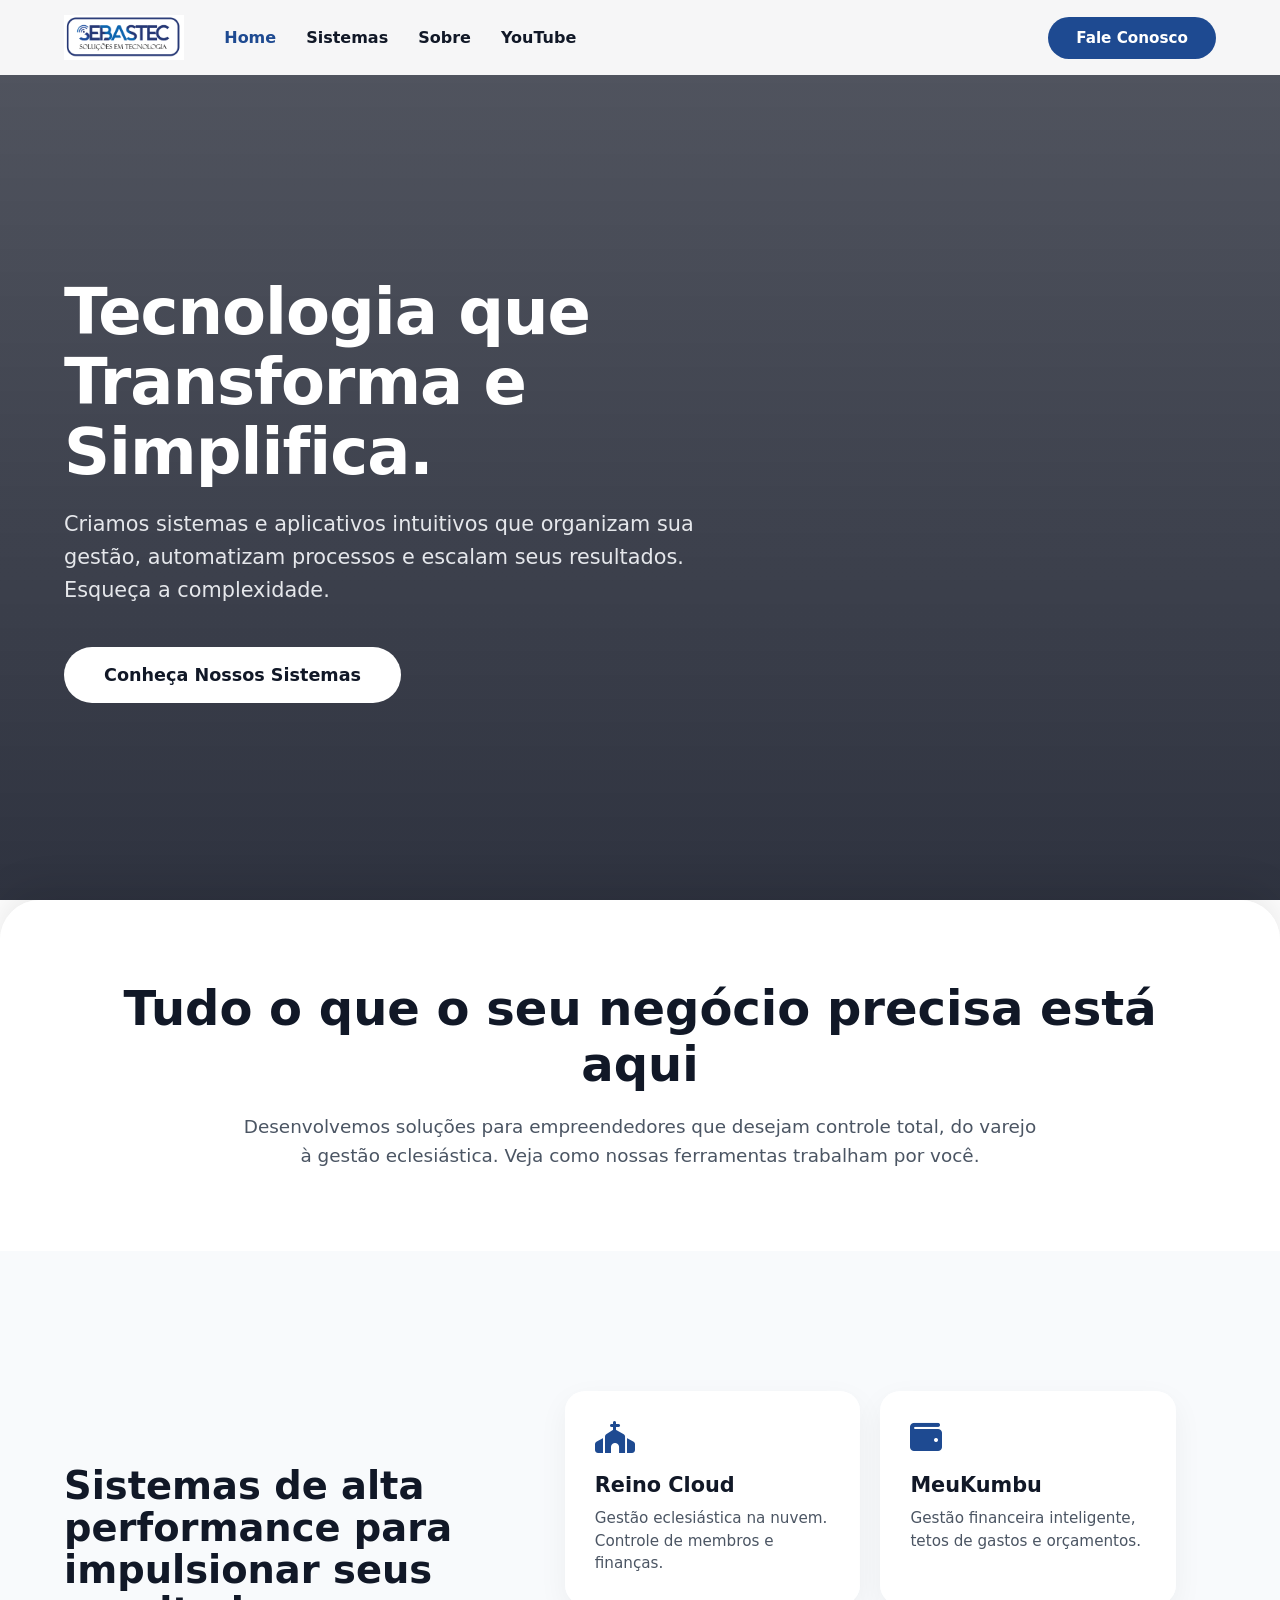
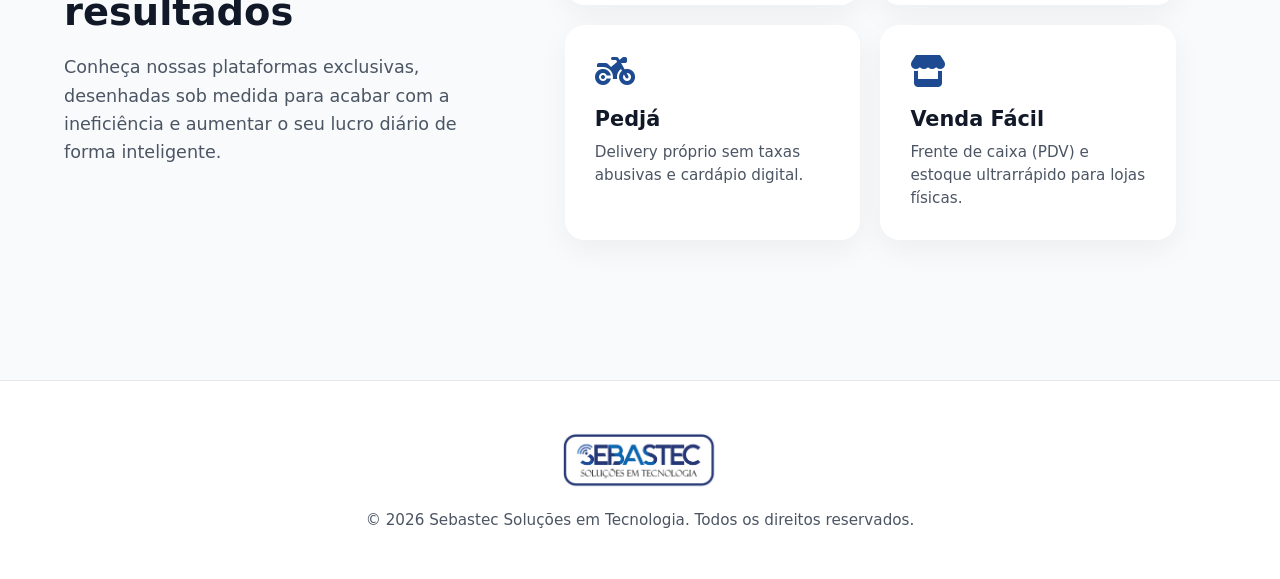
==== index.html @ 955dc15c "V23 EFEITO PICPAY" ====
<!DOCTYPE html>
<html lang="pt-BR">

<head>
  <meta charset="UTF-8">
  <meta name="viewport" content="width=device-width, initial-scale=1.0">
  <title>Sebastec | Soluções em Tecnologia</title>
  
  <link rel="icon" type="image/svg+xml" href="data:image/svg+xml,<svg xmlns='http://www.w3.org/2000/svg' viewBox='0 0 100 100'><rect width='100' height='100' rx='20' fill='%231E4A91'/><text x='50' y='55' font-family='Arial, sans-serif' font-size='68' fill='white' dominant-baseline='middle' text-anchor='middle' font-weight='800'>S</text></svg>">
  <link rel="stylesheet" href="https://cdnjs.cloudflare.com/ajax/libs/font-awesome/6.5.0/css/all.min.css">
  
  <link rel="stylesheet" href="style.css">
</head>

<body>

  <header>
    <div class="header-left">
      <a href="index.html" class="logo-link">
        <img src="logo.png" alt="Sebastec Soluções" class="logo-img">
      </a>
      
      <nav class="desktop-nav">
        <ul>
          <li><a href="#" class="active">Home</a></li>
          <li><a href="#produtos">Sistemas</a></li>
          <li><a href="sobre.html">Sobre</a></li>
          <li><a href="https://www.youtube.com/@sebastectecnologia4547" target="_blank">YouTube</a></li>
        </ul>
      </nav>
    </div>

    <div class="header-right">
      <a href="https://wa.me/5527999553035" class="btn-contact desktop-btn" target="_blank">Fale Conosco</a>
      <button class="menu-btn" id="openMenuBtn">
        <i class="fa-solid fa-bars"></i>
      </button>
    </div>
  </header>

  <div class="mobile-menu" id="mobileMenu">
    <div class="mobile-menu-header">
      <img src="logo.png" alt="Sebastec Soluções" class="logo-img">
      <button class="menu-btn" id="closeMenuBtn">
        <i class="fa-solid fa-xmark"></i>
      </button>
    </div>
    <div class="mobile-menu-links">
      <a href="index.html">Home <i class="fa-solid fa-chevron-right"></i></a>
      <a href="#produtos">Sistemas <i class="fa-solid fa-chevron-right"></i></a>
      <a href="sobre.html">Sobre <i class="fa-solid fa-chevron-right"></i></a>
      <a href="https://www.youtube.com/@sebastectecnologia4547" target="_blank">YouTube <i class="fa-solid fa-chevron-right"></i></a>
    </div>
    <div class="mobile-menu-footer">
      <a href="https://wa.me/5527999553035" class="btn-contact-mobile" target="_blank">Fale Conosco</a>
    </div>
  </div>

  <section class="hero-sticky">
    <div class="hero-content">
      <h1>Tecnologia que Transforma e Simplifica.</h1>
      <p class="subtitle">Criamos sistemas e aplicativos intuitivos que organizam sua gestão, automatizam processos e escalam seus resultados. Esqueça a complexidade.</p>
      <a href="#produtos" class="btn-primary">Conheça Nossos Sistemas</a>
    </div>
  </section>

  <main class="content-slider">
    
    <section class="intro-section">
      <div class="container">
        <h2>Tudo o que o seu negócio precisa está aqui</h2>
        <p>Desenvolvemos soluções para empreendedores que desejam controle total, do varejo à gestão eclesiástica. Veja como nossas ferramentas trabalham por você.</p>
      </div>
    </section>

    <section id="produtos" class="picpay-products-section">
      <div class="picpay-container">
        
        <div class="picpay-text-area">
          <h2>Sistemas de alta performance para impulsionar seus resultados</h2>
          <p>Conheça nossas plataformas exclusivas, desenhadas sob medida para acabar com a ineficiência e aumentar o seu lucro diário de forma inteligente.</p>
        </div>

        <div class="picpay-image-area">
          <div class="picpay-cards-grid">
            
            <a href="reino-cloud.html" class="pic-card">
              <i class="fa-solid fa-church"></i>
              <h3>Reino Cloud</h3>
              <p>Gestão eclesiástica na nuvem. Controle de membros e finanças.</p>
            </a>

            <a href="meu-kumbu.html" class="pic-card">
              <i class="fa-solid fa-wallet"></i>
              <h3>MeuKumbu</h3>
              <p>Gestão financeira inteligente, tetos de gastos e orçamentos.</p>
            </a>

            <a href="pedja.html" class="pic-card">
              <i class="fa-solid fa-motorcycle"></i>
              <h3>Pedjá</h3>
              <p>Delivery próprio sem taxas abusivas e cardápio digital.</p>
            </a>

            <a href="venda-facil.html" class="pic-card">
              <i class="fa-solid fa-store"></i>
              <h3>Venda Fácil</h3>
              <p>Frente de caixa (PDV) e estoque ultrarrápido para lojas físicas.</p>
            </a>

          </div>
        </div>

      </div>
    </section>

    <footer>
      <a href="index.html" class="footer-logo-link">
        <img src="logo.png" alt="Sebastec Soluções" class="footer-logo-img">
      </a>
      <p style="font-size: 0.95rem; color: var(--text-gray);">&copy; 2026 Sebastec Soluções em Tecnologia. Todos os direitos reservados.</p>
    </footer>

  </main>

  <script>
    const openMenuBtn = document.getElementById('openMenuBtn');
    const closeMenuBtn = document.getElementById('closeMenuBtn');
    const mobileMenu = document.getElementById('mobileMenu');
    const mobileLinks = document.querySelectorAll('.mobile-menu-links a');

    openMenuBtn.addEventListener('click', () => {
      mobileMenu.classList.add('open');
      document.body.style.overflow = 'hidden'; 
    });

    closeMenuBtn.addEventListener('click', () => {
      mobileMenu.classList.remove('open');
      document.body.style.overflow = ''; 
    });

    mobileLinks.forEach(link => {
      link.addEventListener('click', () => {
        mobileMenu.classList.remove('open');
        document.body.style.overflow = '';
      });
    });
  </script>

</body>
</html>
---- style.css ----
:root {
  --primary: #1E4A91; 
  --primary-hover: #143468;
  --bg-white: #ffffff;
  --bg-gray: #f8fafc;
  --text-main: #111827;
  --text-gray: #4b5563;
  --border-color: #e5e7eb;
}

* { margin: 0; padding: 0; box-sizing: border-box; }

body {
  background-color: var(--bg-main); /* Fundo por trás do sticky */
  color: var(--text-main);
  font-family: system-ui, -apple-system, BlinkMacSystemFont, "Segoe UI", Roboto, Helvetica, Arial, sans-serif;
  overflow-x: hidden;
  -webkit-font-smoothing: antialiased;
}

/* =========================================
   HEADER (ESTILO PICPAY)
   ========================================= */
header {
  display: flex;
  justify-content: space-between;
  align-items: center;
  padding: 15px 5%;
  background: rgba(255, 255, 255, 0.95);
  backdrop-filter: blur(10px);
  -webkit-backdrop-filter: blur(10px);
  position: fixed; /* Header fixo no topo sempre */
  width: 100%;
  top: 0;
  z-index: 999;
}

.header-left { display: flex; align-items: center; gap: 40px; }
.logo-link { display: flex; align-items: center; text-decoration: none; }
.logo-img { height: clamp(35px, 4vw, 45px); width: auto; object-fit: contain; }

.desktop-nav ul { display: flex; list-style: none; gap: 30px; margin: 0; padding: 0; }
.desktop-nav a { text-decoration: none; color: var(--text-main); font-weight: 700; font-size: 1rem; transition: 0.3s; }
.desktop-nav a:hover, .desktop-nav a.active { color: var(--primary); }

.header-right { display: flex; align-items: center; }
.btn-contact { background: var(--primary); color: white; padding: 12px 28px; border-radius: 999px; text-decoration: none; font-weight: 600; font-size: 0.95rem; transition: 0.3s; }
.btn-contact:hover { background: var(--primary-hover); transform: translateY(-2px); box-shadow: 0 8px 15px rgba(30, 74, 145, 0.2); }

.menu-btn { display: none; }

/* =========================================
   MENU MOBILE OVERLAY
   ========================================= */
.mobile-menu {
  position: fixed; top: 0; left: 0; width: 100%; height: 100dvh; background-color: var(--bg-white);
  z-index: 9999; display: flex; flex-direction: column; transform: translateX(100%);
  transition: transform 0.3s ease-in-out; visibility: hidden; 
}
.mobile-menu.open { transform: translateX(0); visibility: visible; }
.mobile-menu-header { display: flex; justify-content: space-between; align-items: center; padding: 15px; border-bottom: 1px solid var(--border-color); }
.mobile-menu-links { display: flex; flex-direction: column; overflow-y: auto; }
.mobile-menu-links a { display: flex; justify-content: space-between; align-items: center; padding: 24px 20px; text-decoration: none; color: var(--text-main); font-weight: 700; font-size: 1.15rem; border-bottom: 1px solid var(--border-color); }
.mobile-menu-links a i { color: var(--text-gray); font-size: 0.9rem; }
.mobile-menu-footer { padding: 20px; margin-top: auto; background: var(--bg-gray); border-top: 1px solid var(--border-color); }
.btn-contact-mobile { display: flex; justify-content: center; align-items: center; width: 100%; padding: 18px; border-radius: 999px; background: var(--primary); color: white; text-decoration: none; font-weight: 700; font-size: 1.1rem; }

/* =========================================
   EFEITO PICPAY: BANNER FIXO NO FUNDO
   ========================================= */
.hero-sticky {
  position: sticky;
  top: 0;
  z-index: 0; /* Fica atrás das outras seções */
  height: 100vh;
  width: 100%;
  display: flex;
  align-items: center;
  padding: 80px 5% 0; /* Espaço para o header */
  background: linear-gradient(rgba(10, 15, 30, 0.70), rgba(10, 15, 30, 0.85)), url('https://images.unsplash.com/photo-1555066931-4365d14bab8c?ixlib=rb-4.0.3&auto=format&fit=crop&w=1920&q=80') center/cover no-repeat;
  color: white;
}

.hero-content {
  max-width: 650px;
  text-align: left;
}

.hero-content h1 { font-size: clamp(3rem, 5vw, 4.5rem); line-height: 1.1; margin-bottom: 20px; font-weight: 800; letter-spacing: -1px; }
.hero-content p { font-size: clamp(1.1rem, 2vw, 1.3rem); color: #e5e7eb; margin-bottom: 40px; line-height: 1.6; }
.btn-primary { background: white; color: var(--text-main); padding: 18px 40px; border-radius: 999px; text-decoration: none; font-weight: 700; font-size: 1.1rem; display: inline-block; transition: 0.3s; }
.btn-primary:hover { background: var(--primary); color: white; transform: translateY(-2px); }

/* =========================================
   EFEITO PICPAY: CONTEÚDO DESLIZANDO POR CIMA
   ========================================= */
.content-slider {
  position: relative;
  z-index: 10; /* Passa por cima do hero-sticky */
  background-color: var(--bg-white);
  border-radius: 40px 40px 0 0; /* Borda arredondada do PicPay no topo */
  box-shadow: 0 -10px 40px rgba(0,0,0,0.1);
  overflow: hidden;
}

.intro-section {
  padding: 80px 5%;
  text-align: center;
  background: var(--bg-white); /* Fundo Branco */
}

.intro-section h2 { font-size: clamp(2rem, 4vw, 3rem); font-weight: 800; margin-bottom: 20px; }
.intro-section p { font-size: 1.15rem; color: var(--text-gray); max-width: 800px; margin: 0 auto; line-height: 1.6; }

/* =========================================
   EFEITO PICPAY: CARDS SOBRE A IMAGEM
   ========================================= */
.picpay-products-section {
  background-color: var(--bg-gray); /* Fundo Cinza */
  padding: 100px 5%;
}

.picpay-container {
  max-width: 1300px;
  margin: auto;
  display: flex;
  align-items: center;
  gap: 5%;
}

.picpay-text-area { width: 35%; }
.picpay-text-area h2 { font-size: clamp(2rem, 3vw, 3rem); font-weight: 800; margin-bottom: 20px; line-height: 1.1; }
.picpay-text-area p { font-size: 1.1rem; color: var(--text-gray); line-height: 1.6; }

.picpay-image-area {
  width: 60%;
  background: url('https://images.unsplash.com/photo-1573164713988-8665fc963095?ixlib=rb-4.0.3&auto=format&fit=crop&w=1200&q=80') center/cover no-repeat;
  border-radius: 32px;
  padding: 40px;
  display: flex;
  align-items: stretch;
}

.picpay-cards-grid {
  display: grid;
  grid-template-columns: 1fr 1fr;
  gap: 20px;
  width: 100%;
}

.pic-card {
  background: rgba(255, 255, 255, 0.95);
  backdrop-filter: blur(10px);
  padding: 30px;
  border-radius: 20px;
  text-decoration: none;
  transition: 0.3s;
  box-shadow: 0 10px 30px rgba(0,0,0,0.05);
  display: flex;
  flex-direction: column;
  justify-content: flex-start;
}

.pic-card:hover {
  transform: translateY(-5px);
  background: white;
  box-shadow: 0 20px 40px rgba(30, 74, 145, 0.15);
}

.pic-card i { font-size: 2rem; color: var(--primary); margin-bottom: 20px; }
.pic-card h3 { font-size: 1.3rem; color: var(--text-main); font-weight: 800; margin-bottom: 10px; }
.pic-card p { font-size: 0.95rem; color: var(--text-gray); line-height: 1.5; margin: 0; }

/* =========================================
   FOOTER
   ========================================= */
footer { background: var(--bg-white); border-top: 1px solid var(--border-color); padding: 50px 20px; text-align: center; display: flex; flex-direction: column; align-items: center; }
.footer-logo-link { display: flex; align-items: center; justify-content: center; margin-bottom: 20px; text-decoration: none; }
.footer-logo-img { height: clamp(40px, 6vw, 60px); width: auto; object-fit: contain; }

/* =========================================
   AJUSTES MOBILE
   ========================================= */
@media (max-width: 900px) {
  header { padding: 10px 15px; }
  .desktop-nav, .desktop-btn { display: none; }
  
  .menu-btn { display: flex; align-items: center; justify-content: center; width: 44px; height: 44px; border-radius: 50%; background-color: transparent; border: none; color: var(--text-main); font-size: 1.5rem; cursor: pointer; }
  .logo-img { height: 32px; }

  .hero-content { text-align: center; margin: 0 auto; }
  .hero-content h1 { font-size: 2.2rem; }
  .btn-primary { width: 100%; text-align: center; }

  .picpay-container { flex-direction: column; gap: 40px; }
  .picpay-text-area { width: 100%; text-align: center; }
  .picpay-image-area { width: 100%; padding: 20px; border-radius: 24px; }
  .picpay-cards-grid { grid-template-columns: 1fr; }
}
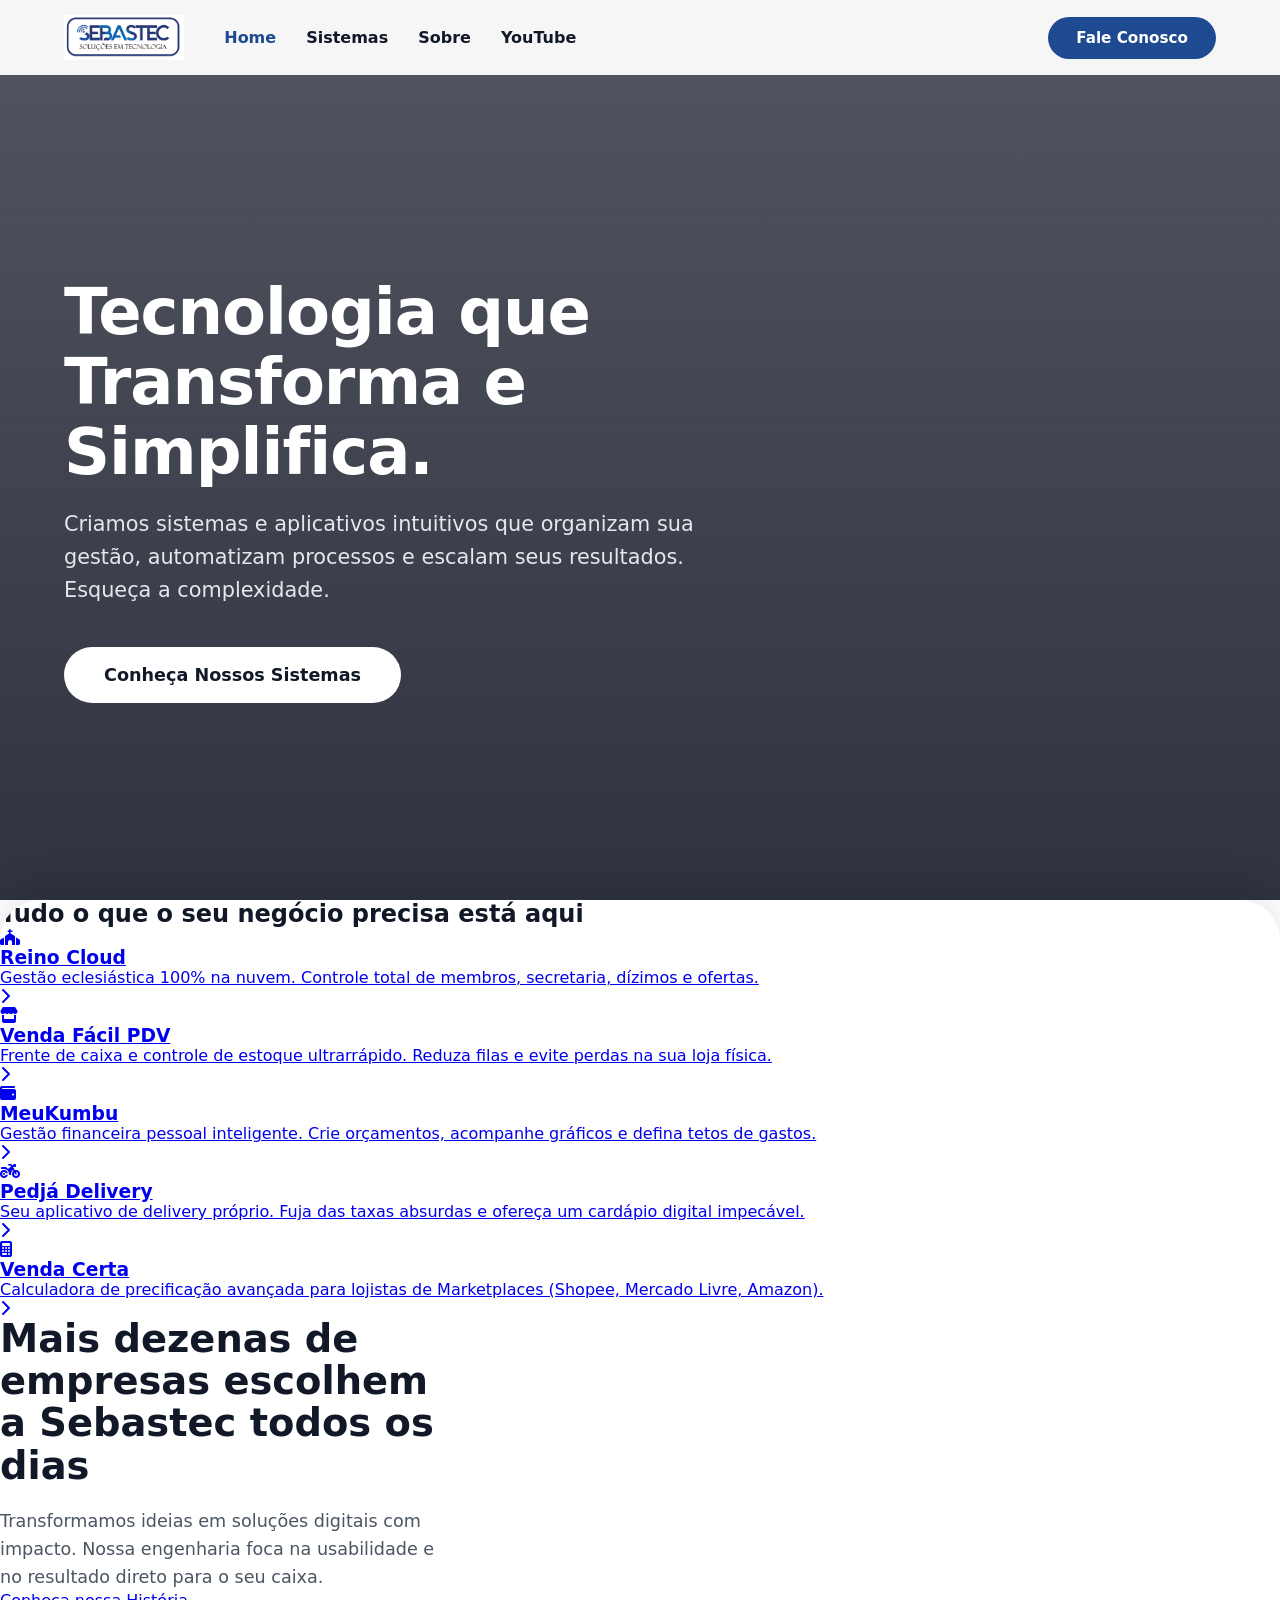
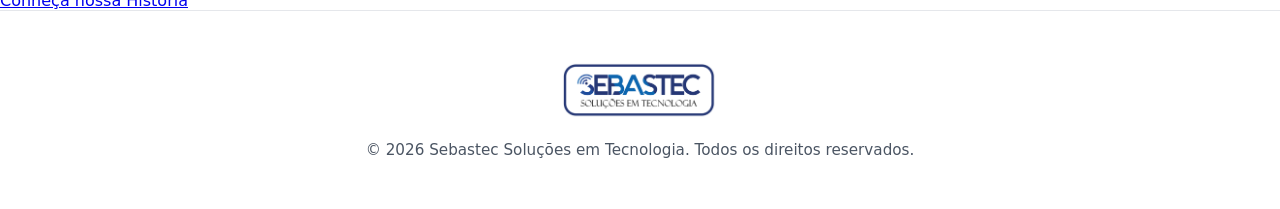
==== commit f93148f5: "V25 ajuste de cards" ====
--- a/index.html
+++ b/index.html
@@ -66,51 +66,59 @@
 
   <main class="content-slider">
     
-    <section class="intro-section">
+    <section id="produtos" class="systems-grid-section">
       <div class="container">
-        <h2>Tudo o que o seu negócio precisa está aqui</h2>
-        <p>Desenvolvemos soluções para empreendedores que desejam controle total, do varejo à gestão eclesiástica. Veja como nossas ferramentas trabalham por você.</p>
+        <h2 class="section-main-title">Tudo o que o seu negócio precisa está aqui</h2>
+        
+        <div class="cards-grid-picpay">
+          
+          <a href="reino-cloud.html" class="sys-card">
+            <div class="sys-card-icon"><i class="fa-solid fa-church"></i></div>
+            <h3>Reino Cloud</h3>
+            <p>Gestão eclesiástica 100% na nuvem. Controle total de membros, secretaria, dízimos e ofertas.</p>
+            <i class="fa-solid fa-chevron-right sys-arrow"></i>
+          </a>
+
+          <a href="venda-facil.html" class="sys-card">
+            <div class="sys-card-icon"><i class="fa-solid fa-store"></i></div>
+            <h3>Venda Fácil PDV</h3>
+            <p>Frente de caixa e controle de estoque ultrarrápido. Reduza filas e evite perdas na sua loja física.</p>
+            <i class="fa-solid fa-chevron-right sys-arrow"></i>
+          </a>
+
+          <a href="meu-kumbu.html" class="sys-card">
+            <div class="sys-card-icon"><i class="fa-solid fa-wallet"></i></div>
+            <h3>MeuKumbu</h3>
+            <p>Gestão financeira pessoal inteligente. Crie orçamentos, acompanhe gráficos e defina tetos de gastos.</p>
+            <i class="fa-solid fa-chevron-right sys-arrow"></i>
+          </a>
+
+          <a href="pedja.html" class="sys-card">
+            <div class="sys-card-icon"><i class="fa-solid fa-motorcycle"></i></div>
+            <h3>Pedjá Delivery</h3>
+            <p>Seu aplicativo de delivery próprio. Fuja das taxas absurdas e ofereça um cardápio digital impecável.</p>
+            <i class="fa-solid fa-chevron-right sys-arrow"></i>
+          </a>
+
+          <a href="venda-certa.html" class="sys-card">
+            <div class="sys-card-icon"><i class="fa-solid fa-calculator"></i></div>
+            <h3>Venda Certa</h3>
+            <p>Calculadora de precificação avançada para lojistas de Marketplaces (Shopee, Mercado Livre, Amazon).</p>
+            <i class="fa-solid fa-chevron-right sys-arrow"></i>
+          </a>
+
+        </div>
       </div>
     </section>
 
-    <section id="produtos" class="picpay-products-section">
+    <section class="picpay-authority-section">
       <div class="picpay-container">
-        
         <div class="picpay-text-area">
-          <h2>Sistemas de alta performance para impulsionar seus resultados</h2>
-          <p>Conheça nossas plataformas exclusivas, desenhadas sob medida para acabar com a ineficiência e aumentar o seu lucro diário de forma inteligente.</p>
+          <h2>Mais dezenas de empresas escolhem a Sebastec todos os dias</h2>
+          <p>Transformamos ideias em soluções digitais com impacto. Nossa engenharia foca na usabilidade e no resultado direto para o seu caixa.</p>
+          <a href="sobre.html" class="btn-outline">Conheça nossa História</a>
         </div>
-
-        <div class="picpay-image-area">
-          <div class="picpay-cards-grid">
-            
-            <a href="reino-cloud.html" class="pic-card">
-              <i class="fa-solid fa-church"></i>
-              <h3>Reino Cloud</h3>
-              <p>Gestão eclesiástica na nuvem. Controle de membros e finanças.</p>
-            </a>
-
-            <a href="meu-kumbu.html" class="pic-card">
-              <i class="fa-solid fa-wallet"></i>
-              <h3>MeuKumbu</h3>
-              <p>Gestão financeira inteligente, tetos de gastos e orçamentos.</p>
-            </a>
-
-            <a href="pedja.html" class="pic-card">
-              <i class="fa-solid fa-motorcycle"></i>
-              <h3>Pedjá</h3>
-              <p>Delivery próprio sem taxas abusivas e cardápio digital.</p>
-            </a>
-
-            <a href="venda-facil.html" class="pic-card">
-              <i class="fa-solid fa-store"></i>
-              <h3>Venda Fácil</h3>
-              <p>Frente de caixa (PDV) e estoque ultrarrápido para lojas físicas.</p>
-            </a>
-
-          </div>
-        </div>
-
+        <div class="picpay-image-area"></div>
       </div>
     </section>
 
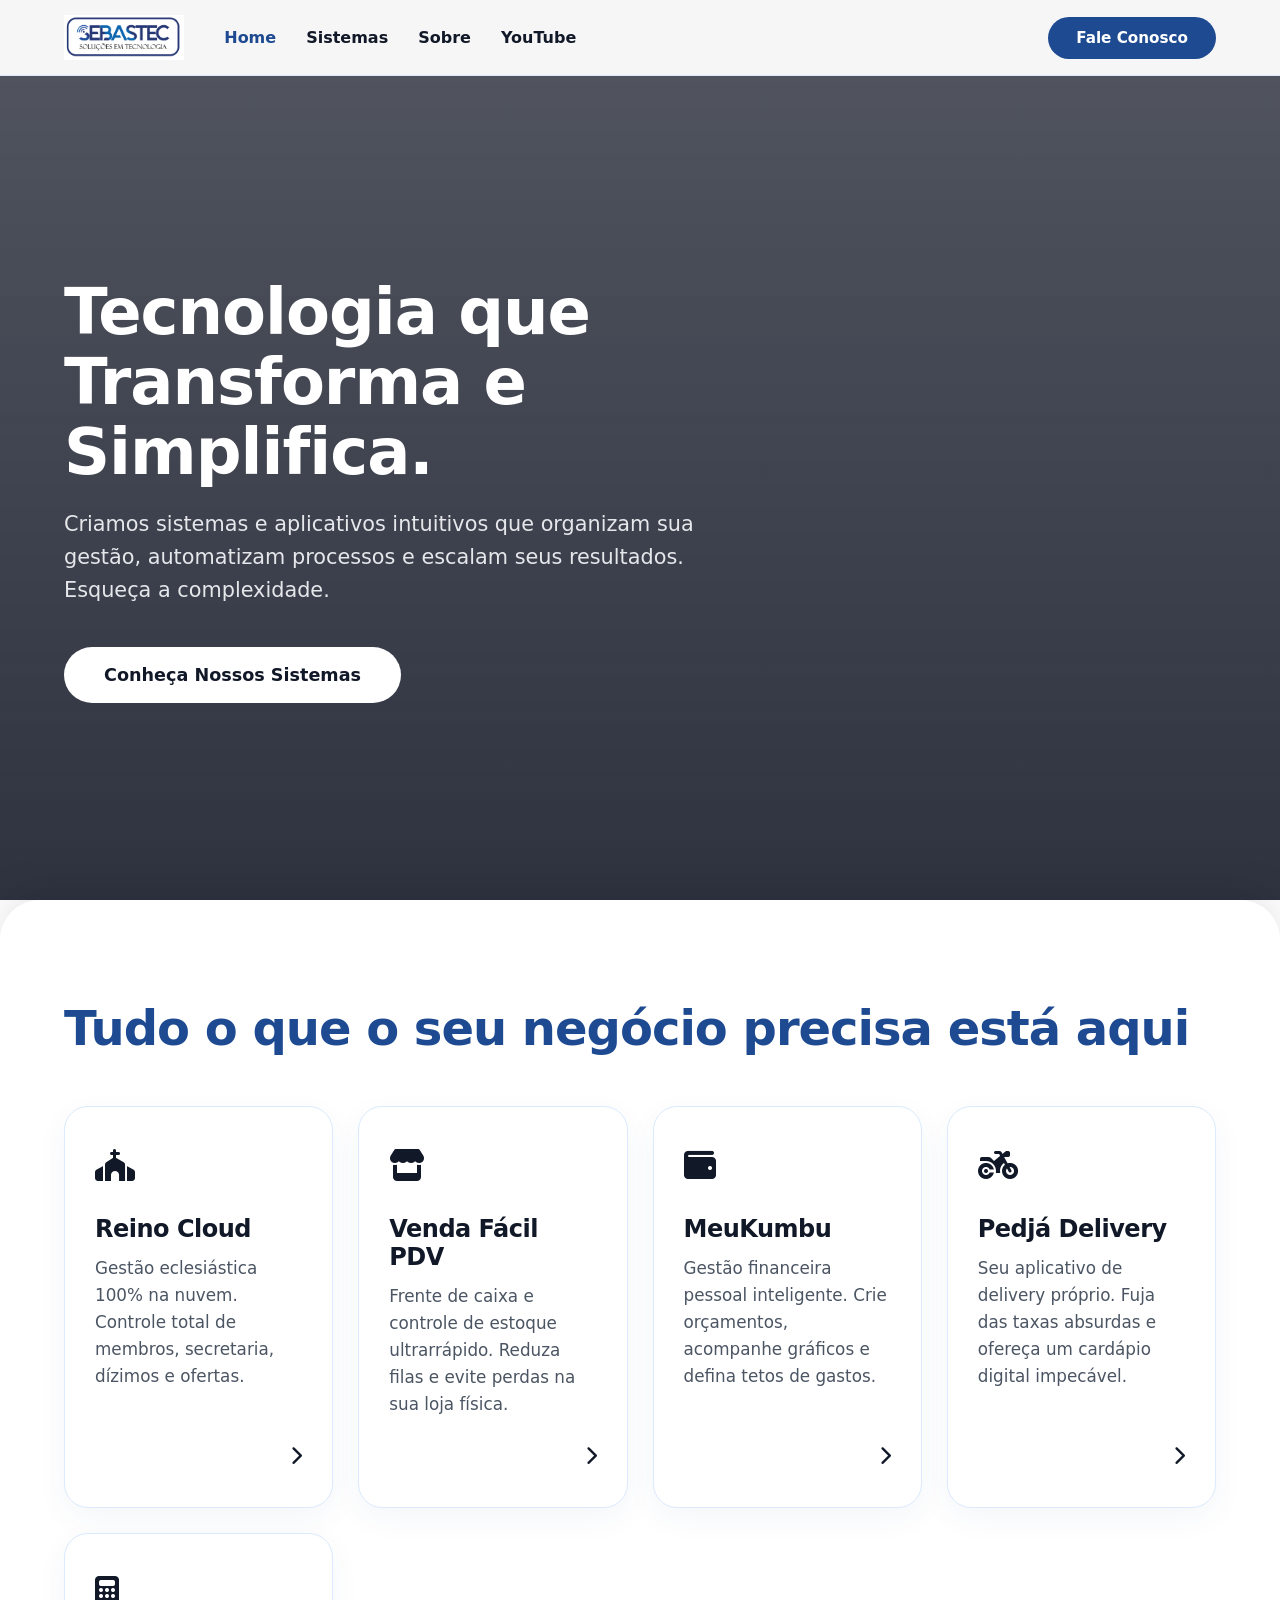
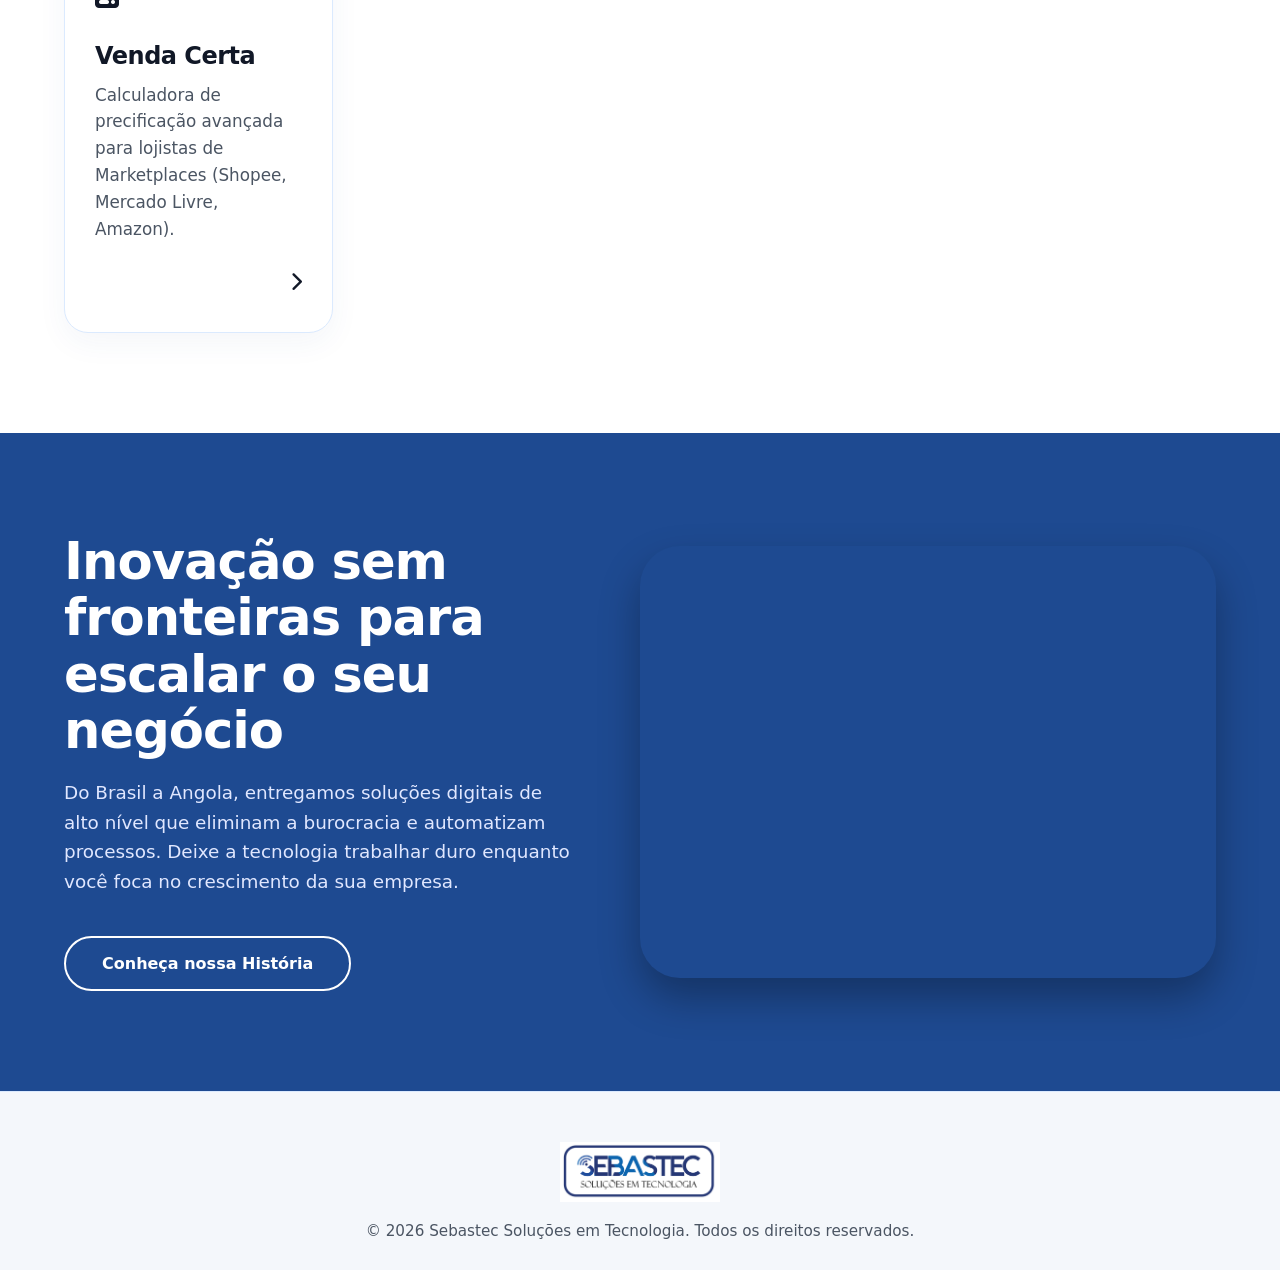
==== commit 2e4db360: "V ajustes nas paginas" ====
--- a/index.html
+++ b/index.html
@@ -1,25 +1,18 @@
 <!DOCTYPE html>
 <html lang="pt-BR">
-
 <head>
   <meta charset="UTF-8">
   <meta name="viewport" content="width=device-width, initial-scale=1.0">
   <title>Sebastec | Soluções em Tecnologia</title>
-  
   <link rel="icon" type="image/svg+xml" href="data:image/svg+xml,<svg xmlns='http://www.w3.org/2000/svg' viewBox='0 0 100 100'><rect width='100' height='100' rx='20' fill='%231E4A91'/><text x='50' y='55' font-family='Arial, sans-serif' font-size='68' fill='white' dominant-baseline='middle' text-anchor='middle' font-weight='800'>S</text></svg>">
   <link rel="stylesheet" href="https://cdnjs.cloudflare.com/ajax/libs/font-awesome/6.5.0/css/all.min.css">
-  
   <link rel="stylesheet" href="style.css">
 </head>
-
 <body>
 
   <header>
     <div class="header-left">
-      <a href="index.html" class="logo-link">
-        <img src="logo.png" alt="Sebastec Soluções" class="logo-img">
-      </a>
-      
+      <a href="index.html" class="logo-link"><img src="logo.png" alt="Sebastec Soluções" class="logo-img"></a>
       <nav class="desktop-nav">
         <ul>
           <li><a href="#" class="active">Home</a></li>
@@ -29,21 +22,16 @@
         </ul>
       </nav>
     </div>
-
     <div class="header-right">
       <a href="https://wa.me/5527999553035" class="btn-contact desktop-btn" target="_blank">Fale Conosco</a>
-      <button class="menu-btn" id="openMenuBtn">
-        <i class="fa-solid fa-bars"></i>
-      </button>
+      <button class="menu-btn" id="openMenuBtn"><i class="fa-solid fa-bars"></i></button>
     </div>
   </header>
 
   <div class="mobile-menu" id="mobileMenu">
     <div class="mobile-menu-header">
       <img src="logo.png" alt="Sebastec Soluções" class="logo-img">
-      <button class="menu-btn" id="closeMenuBtn">
-        <i class="fa-solid fa-xmark"></i>
-      </button>
+      <button class="menu-btn" id="closeMenuBtn"><i class="fa-solid fa-xmark"></i></button>
     </div>
     <div class="mobile-menu-links">
       <a href="index.html">Home <i class="fa-solid fa-chevron-right"></i></a>
@@ -69,7 +57,6 @@
     <section id="produtos" class="systems-grid-section">
       <div class="container">
         <h2 class="section-main-title">Tudo o que o seu negócio precisa está aqui</h2>
-        
         <div class="cards-grid-picpay">
           
           <a href="reino-cloud.html" class="sys-card">
@@ -114,8 +101,8 @@
     <section class="picpay-authority-section">
       <div class="picpay-container">
         <div class="picpay-text-area">
-          <h2>Mais dezenas de empresas escolhem a Sebastec todos os dias</h2>
-          <p>Transformamos ideias em soluções digitais com impacto. Nossa engenharia foca na usabilidade e no resultado direto para o seu caixa.</p>
+          <h2>Inovação sem fronteiras para escalar o seu negócio</h2>
+          <p>Do Brasil a Angola, entregamos soluções digitais de alto nível que eliminam a burocracia e automatizam processos. Deixe a tecnologia trabalhar duro enquanto você foca no crescimento da sua empresa.</p>
           <a href="sobre.html" class="btn-outline">Conheça nossa História</a>
         </div>
         <div class="picpay-image-area"></div>
@@ -123,9 +110,7 @@
     </section>
 
     <footer>
-      <a href="index.html" class="footer-logo-link">
-        <img src="logo.png" alt="Sebastec Soluções" class="footer-logo-img">
-      </a>
+      <a href="index.html" class="footer-logo-link"><img src="logo.png" alt="Sebastec Soluções" class="footer-logo-img"></a>
       <p style="font-size: 0.95rem; color: var(--text-gray);">&copy; 2026 Sebastec Soluções em Tecnologia. Todos os direitos reservados.</p>
     </footer>
 
@@ -136,24 +121,9 @@
     const closeMenuBtn = document.getElementById('closeMenuBtn');
     const mobileMenu = document.getElementById('mobileMenu');
     const mobileLinks = document.querySelectorAll('.mobile-menu-links a');
-
-    openMenuBtn.addEventListener('click', () => {
-      mobileMenu.classList.add('open');
-      document.body.style.overflow = 'hidden'; 
-    });
-
-    closeMenuBtn.addEventListener('click', () => {
-      mobileMenu.classList.remove('open');
-      document.body.style.overflow = ''; 
-    });
-
-    mobileLinks.forEach(link => {
-      link.addEventListener('click', () => {
-        mobileMenu.classList.remove('open');
-        document.body.style.overflow = '';
-      });
-    });
+    openMenuBtn.addEventListener('click', () => { mobileMenu.classList.add('open'); document.body.style.overflow = 'hidden'; });
+    closeMenuBtn.addEventListener('click', () => { mobileMenu.classList.remove('open'); document.body.style.overflow = ''; });
+    mobileLinks.forEach(link => { link.addEventListener('click', () => { mobileMenu.classList.remove('open'); document.body.style.overflow = ''; }); });
   </script>
-
 </body>
 </html>
--- a/style.css
+++ b/style.css
@@ -3,15 +3,18 @@
   --primary-hover: #143468;
   --bg-white: #ffffff;
   --bg-gray: #f8fafc;
+  --bg-light: #f4f7fb;
   --text-main: #111827;
   --text-gray: #4b5563;
-  --border-color: #e5e7eb;
+  --border-color: #e2e8f0;
+  --border-blue: #dbeafe;
+  --card-bg: #f1f5f9;
 }
 
 * { margin: 0; padding: 0; box-sizing: border-box; }
 
 body {
-  background-color: var(--bg-main); /* Fundo por trás do sticky */
+  background-color: var(--bg-white); 
   color: var(--text-main);
   font-family: system-ui, -apple-system, BlinkMacSystemFont, "Segoe UI", Roboto, Helvetica, Arial, sans-serif;
   overflow-x: hidden;
@@ -19,22 +22,13 @@
 }
 
 /* =========================================
-   HEADER (ESTILO PICPAY)
+   HEADER DESKTOP E NAVEGAÇÃO
    ========================================= */
 header {
-  display: flex;
-  justify-content: space-between;
-  align-items: center;
-  padding: 15px 5%;
-  background: rgba(255, 255, 255, 0.95);
-  backdrop-filter: blur(10px);
-  -webkit-backdrop-filter: blur(10px);
-  position: fixed; /* Header fixo no topo sempre */
-  width: 100%;
-  top: 0;
-  z-index: 999;
+  display: flex; justify-content: space-between; align-items: center; padding: 15px 5%;
+  background: rgba(255, 255, 255, 0.95); backdrop-filter: blur(10px); -webkit-backdrop-filter: blur(10px);
+  position: fixed; width: 100%; top: 0; z-index: 999; border-bottom: 1px solid var(--border-blue);
 }
-
 .header-left { display: flex; align-items: center; gap: 40px; }
 .logo-link { display: flex; align-items: center; text-decoration: none; }
 .logo-img { height: clamp(35px, 4vw, 45px); width: auto; object-fit: contain; }
@@ -43,14 +37,16 @@
 .desktop-nav a { text-decoration: none; color: var(--text-main); font-weight: 700; font-size: 1rem; transition: 0.3s; }
 .desktop-nav a:hover, .desktop-nav a.active { color: var(--primary); }
 
-.header-right { display: flex; align-items: center; }
+.header-right { display: flex; align-items: center; gap: 20px;}
 .btn-contact { background: var(--primary); color: white; padding: 12px 28px; border-radius: 999px; text-decoration: none; font-weight: 600; font-size: 0.95rem; transition: 0.3s; }
 .btn-contact:hover { background: var(--primary-hover); transform: translateY(-2px); box-shadow: 0 8px 15px rgba(30, 74, 145, 0.2); }
-
 .menu-btn { display: none; }
 
+.btn-back { display: flex; align-items: center; gap: 8px; color: var(--text-gray); text-decoration: none; font-weight: 600; font-size: 0.95rem; transition: 0.3s;}
+.btn-back:hover { color: var(--primary); transform: translateX(-4px);}
+
 /* =========================================
-   MENU MOBILE OVERLAY
+   MENU MOBILE OVERLAY (TIPO PICPAY)
    ========================================= */
 .mobile-menu {
   position: fixed; top: 0; left: 0; width: 100%; height: 100dvh; background-color: var(--bg-white);
@@ -58,123 +54,102 @@
   transition: transform 0.3s ease-in-out; visibility: hidden; 
 }
 .mobile-menu.open { transform: translateX(0); visibility: visible; }
-.mobile-menu-header { display: flex; justify-content: space-between; align-items: center; padding: 15px; border-bottom: 1px solid var(--border-color); }
+.mobile-menu-header { display: flex; justify-content: space-between; align-items: center; padding: 15px; border-bottom: 1px solid var(--border-blue); }
 .mobile-menu-links { display: flex; flex-direction: column; overflow-y: auto; }
 .mobile-menu-links a { display: flex; justify-content: space-between; align-items: center; padding: 24px 20px; text-decoration: none; color: var(--text-main); font-weight: 700; font-size: 1.15rem; border-bottom: 1px solid var(--border-color); }
 .mobile-menu-links a i { color: var(--text-gray); font-size: 0.9rem; }
-.mobile-menu-footer { padding: 20px; margin-top: auto; background: var(--bg-gray); border-top: 1px solid var(--border-color); }
+.mobile-menu-footer { padding: 20px; margin-top: auto; background: var(--bg-light); border-top: 1px solid var(--border-blue); }
 .btn-contact-mobile { display: flex; justify-content: center; align-items: center; width: 100%; padding: 18px; border-radius: 999px; background: var(--primary); color: white; text-decoration: none; font-weight: 700; font-size: 1.1rem; }
 
 /* =========================================
-   EFEITO PICPAY: BANNER FIXO NO FUNDO
+   PÁGINA INICIAL (INDEX)
    ========================================= */
 .hero-sticky {
-  position: sticky;
-  top: 0;
-  z-index: 0; /* Fica atrás das outras seções */
-  height: 100vh;
-  width: 100%;
-  display: flex;
-  align-items: center;
-  padding: 80px 5% 0; /* Espaço para o header */
-  background: linear-gradient(rgba(10, 15, 30, 0.70), rgba(10, 15, 30, 0.85)), url('https://images.unsplash.com/photo-1555066931-4365d14bab8c?ixlib=rb-4.0.3&auto=format&fit=crop&w=1920&q=80') center/cover no-repeat;
-  color: white;
+  position: sticky; top: 0; z-index: 0; height: 100vh; width: 100%; display: flex; align-items: center; padding: 80px 5% 0; 
+  background: linear-gradient(rgba(10, 15, 30, 0.70), rgba(10, 15, 30, 0.85)), url('https://images.unsplash.com/photo-1555066931-4365d14bab8c?ixlib=rb-4.0.3&auto=format&fit=crop&w=1920&q=80') center/cover no-repeat; color: white;
 }
-
-.hero-content {
-  max-width: 650px;
-  text-align: left;
-}
-
+.hero-content { max-width: 650px; text-align: left; }
 .hero-content h1 { font-size: clamp(3rem, 5vw, 4.5rem); line-height: 1.1; margin-bottom: 20px; font-weight: 800; letter-spacing: -1px; }
 .hero-content p { font-size: clamp(1.1rem, 2vw, 1.3rem); color: #e5e7eb; margin-bottom: 40px; line-height: 1.6; }
-.btn-primary { background: white; color: var(--text-main); padding: 18px 40px; border-radius: 999px; text-decoration: none; font-weight: 700; font-size: 1.1rem; display: inline-block; transition: 0.3s; }
-.btn-primary:hover { background: var(--primary); color: white; transform: translateY(-2px); }
+.btn-primary { background: white; color: var(--text-main); padding: 18px 40px; border-radius: 999px; text-decoration: none; font-weight: 700; font-size: 1.1rem; display: inline-flex; align-items: center; gap: 10px; transition: 0.3s; }
+.btn-primary:hover { background: var(--primary); color: white; transform: translateY(-2px); box-shadow: 0 10px 20px rgba(0,0,0,0.3);}
+
+.content-slider { position: relative; z-index: 10; background-color: var(--bg-white); border-radius: 40px 40px 0 0; box-shadow: 0 -10px 40px rgba(0,0,0,0.1); overflow: hidden; }
+
+.systems-grid-section { background-color: var(--bg-white); padding: 100px 5%; }
+.container { max-width: 1300px; margin: auto; }
+.section-main-title { font-size: clamp(2.2rem, 4vw, 3rem); font-weight: 800; color: var(--primary); margin-bottom: 50px; letter-spacing: -1px; }
+
+.cards-grid-picpay { display: grid; grid-template-columns: repeat(auto-fit, minmax(260px, 1fr)); gap: 25px; }
+.sys-card { background-color: var(--bg-white); border-radius: 24px; padding: 40px 30px; display: flex; flex-direction: column; align-items: flex-start; text-decoration: none; border: 1px solid var(--border-blue); box-shadow: 0 10px 30px rgba(30, 74, 145, 0.05); transition: all 0.4s cubic-bezier(0.175, 0.885, 0.32, 1.27); }
+.sys-card:hover { transform: translateY(-10px); border-color: var(--primary); box-shadow: 0 25px 50px rgba(30, 74, 145, 0.15); }
+.sys-card-icon { font-size: 2rem; color: var(--text-main); margin-bottom: 30px; transition: 0.3s; }
+.sys-card:hover .sys-card-icon { color: var(--primary); transform: scale(1.15); }
+.sys-card h3 { font-size: 1.5rem; font-weight: 800; color: var(--text-main); margin-bottom: 12px; transition: 0.3s; letter-spacing: -0.5px; }
+.sys-card:hover h3 { color: var(--primary); }
+.sys-card p { font-size: 1.05rem; color: var(--text-gray); line-height: 1.6; margin-bottom: 30px; }
+.sys-arrow { margin-top: auto; align-self: flex-end; color: var(--text-main); font-size: 1.2rem; transition: all 0.3s; }
+.sys-card:hover .sys-arrow { transform: translateX(6px); color: var(--primary); }
+
+.picpay-authority-section { background-color: var(--primary); padding: 100px 5%; }
+.picpay-container { max-width: 1300px; margin: auto; display: flex; align-items: center; gap: 5%; }
+.picpay-text-area { width: 45%; }
+.picpay-text-area h2 { font-size: clamp(2rem, 4vw, 3.5rem); font-weight: 800; margin-bottom: 20px; line-height: 1.1; letter-spacing: -1px; color: var(--bg-white); }
+.picpay-text-area p { font-size: 1.15rem; color: #e0e7ff; line-height: 1.6; margin-bottom: 40px; }
+
+.btn-outline { display: inline-block; padding: 16px 36px; border-radius: 999px; border: 2px solid var(--bg-white); color: var(--bg-white); font-weight: 700; text-decoration: none; transition: 0.3s; }
+.btn-outline:hover { background-color: var(--bg-white); color: var(--primary); box-shadow: 0 10px 25px rgba(0,0,0,0.2); }
+
+.picpay-image-area { width: 50%; aspect-ratio: 4/3; background: url('https://images.unsplash.com/photo-1573164713988-8665fc963095?ixlib=rb-4.0.3&auto=format&fit=crop&w=1200&q=80') center/cover no-repeat; border-radius: 40px; box-shadow: 0 20px 40px rgba(0,0,0,0.3); }
 
 /* =========================================
-   EFEITO PICPAY: CONTEÚDO DESLIZANDO POR CIMA
+   PÁGINA SOBRE
    ========================================= */
-.content-slider {
-  position: relative;
-  z-index: 10; /* Passa por cima do hero-sticky */
-  background-color: var(--bg-white);
-  border-radius: 40px 40px 0 0; /* Borda arredondada do PicPay no topo */
-  box-shadow: 0 -10px 40px rgba(0,0,0,0.1);
-  overflow: hidden;
-}
+.master-block { background: linear-gradient(135deg, #0b1120 0%, #111827 100%); padding: 150px 5% 120px; color: white; width: 100%; }
+.master-header { display: flex; justify-content: space-between; align-items: flex-start; gap: 40px; margin-bottom: 60px; max-width: 1300px; margin: 0 auto 60px; }
+.master-title { max-width: 800px; }
+.master-title h1 { font-size: clamp(2.5rem, 5vw, 4rem); line-height: 1.1; font-weight: 800; margin-bottom: 24px; color: white; letter-spacing: -1px; }
+.master-title p { font-size: 1.15rem; line-height: 1.8; color: #cbd5e1; margin-bottom: 20px; }
+.btn-white { background: white; color: var(--text-main); padding: 16px 36px; border-radius: 12px; text-decoration: none; font-weight: 700; font-size: 1.05rem; display: inline-flex; align-items: center; gap: 12px; transition: 0.3s; white-space: nowrap; }
+.btn-white:hover { transform: translateY(-3px); box-shadow: 0 10px 25px rgba(0,0,0,0.3); }
 
-.intro-section {
-  padding: 80px 5%;
-  text-align: center;
-  background: var(--bg-white); /* Fundo Branco */
-}
-
-.intro-section h2 { font-size: clamp(2rem, 4vw, 3rem); font-weight: 800; margin-bottom: 20px; }
-.intro-section p { font-size: 1.15rem; color: var(--text-gray); max-width: 800px; margin: 0 auto; line-height: 1.6; }
+.team-grid { display: grid; grid-template-columns: repeat(auto-fit, minmax(320px, 1fr)); gap: 40px; margin-top: 60px; max-width: 1300px; margin: 60px auto 0;}
+.team-card { text-align: center; }
+.team-photo-box { background-color: var(--primary); border-radius: 30px; aspect-ratio: 4 / 5; margin-bottom: 30px; overflow: hidden; display: flex; align-items: center; justify-content: center; position: relative; }
+.team-photo-box img { width: 100%; height: 100%; object-fit: cover; object-position: center; transition: 0.4s; }
+.team-card:hover .team-photo-box img { transform: scale(1.05); }
+.team-info h3 { font-size: 1.6rem; font-weight: 700; margin-bottom: 5px; color: white; }
+.team-info p { color: #94a3b8; font-weight: 500; margin-bottom: 20px; font-size: 1rem; }
+.team-social { display: flex; justify-content: center; gap: 15px; }
+.team-social a { width: 40px; height: 40px; background: white; border-radius: 50%; display: flex; align-items: center; justify-content: center; color: var(--text-main); text-decoration: none; transition: 0.3s; font-size: 1.1rem; }
+.team-social a:hover { background: var(--primary); color: white; }
 
 /* =========================================
-   EFEITO PICPAY: CARDS SOBRE A IMAGEM
+   PÁGINAS DE PRODUTOS
    ========================================= */
-.picpay-products-section {
-  background-color: var(--bg-gray); /* Fundo Cinza */
-  padding: 100px 5%;
-}
+.product-hero { text-align: center; padding: 150px 20px 60px; background: linear-gradient(180deg, var(--bg-gray) 0%, var(--bg-white) 100%); position: relative; }
+.product-icon { font-size: 3rem; color: var(--primary); margin-bottom: 24px; display: inline-flex; align-items: center; justify-content: center; width: 80px; height: 80px; background: white; border-radius: 20px; box-shadow: 0 10px 25px rgba(26, 54, 104, 0.1); }
+.product-hero h1 { font-size: clamp(2.5rem, 5vw, 4rem); line-height: 1.1; margin-bottom: 24px; font-weight: 800; letter-spacing: -1px; color: var(--text-main); }
+.product-hero p.subtitle { font-size: clamp(1.1rem, 2vw, 1.25rem); color: var(--text-gray); max-width: 750px; margin: 0 auto 40px; line-height: 1.7; font-weight: 400; }
+.product-hero .btn-primary { background: var(--primary); color: white; padding: 16px 40px; border-radius: 999px; text-decoration: none; font-weight: 600; font-size: 1.1rem; display: inline-flex; align-items: center; gap: 10px; transition: 0.3s; box-shadow: 0 8px 20px rgba(26, 54, 104, 0.2); }
+.product-hero .btn-primary:hover { background: var(--primary-hover); transform: translateY(-3px); box-shadow: 0 12px 25px rgba(26, 54, 104, 0.3); }
 
-.picpay-container {
-  max-width: 1300px;
-  margin: auto;
-  display: flex;
-  align-items: center;
-  gap: 5%;
-}
+.system-preview { max-width: 1000px; margin: -20px auto 80px; padding: 0 20px; }
+.preview-box { width: 100%; aspect-ratio: 16/9; background: var(--bg-gray); border: 1px solid var(--border-color); border-radius: 24px; box-shadow: 0 20px 40px rgba(0,0,0,0.08); display: flex; align-items: center; justify-content: center; color: #cbd5e1; font-size: 4rem; overflow: hidden; }
+.preview-box img { width: 100%; height: 100%; object-fit: cover; }
 
-.picpay-text-area { width: 35%; }
-.picpay-text-area h2 { font-size: clamp(2rem, 3vw, 3rem); font-weight: 800; margin-bottom: 20px; line-height: 1.1; }
-.picpay-text-area p { font-size: 1.1rem; color: var(--text-gray); line-height: 1.6; }
-
-.picpay-image-area {
-  width: 60%;
-  background: url('https://images.unsplash.com/photo-1573164713988-8665fc963095?ixlib=rb-4.0.3&auto=format&fit=crop&w=1200&q=80') center/cover no-repeat;
-  border-radius: 32px;
-  padding: 40px;
-  display: flex;
-  align-items: stretch;
-}
-
-.picpay-cards-grid {
-  display: grid;
-  grid-template-columns: 1fr 1fr;
-  gap: 20px;
-  width: 100%;
-}
-
-.pic-card {
-  background: rgba(255, 255, 255, 0.95);
-  backdrop-filter: blur(10px);
-  padding: 30px;
-  border-radius: 20px;
-  text-decoration: none;
-  transition: 0.3s;
-  box-shadow: 0 10px 30px rgba(0,0,0,0.05);
-  display: flex;
-  flex-direction: column;
-  justify-content: flex-start;
-}
-
-.pic-card:hover {
-  transform: translateY(-5px);
-  background: white;
-  box-shadow: 0 20px 40px rgba(30, 74, 145, 0.15);
-}
-
-.pic-card i { font-size: 2rem; color: var(--primary); margin-bottom: 20px; }
-.pic-card h3 { font-size: 1.3rem; color: var(--text-main); font-weight: 800; margin-bottom: 10px; }
-.pic-card p { font-size: 0.95rem; color: var(--text-gray); line-height: 1.5; margin: 0; }
+.features-section { padding: 40px 5% 100px; background: var(--bg-white); }
+.features-grid { max-width: 1200px; margin: auto; display: grid; grid-template-columns: repeat(auto-fit, minmax(300px, 1fr)); gap: 40px; }
+.feature-card { background: var(--bg-gray); border-radius: 24px; padding: 40px 32px; border: 1px solid transparent; text-align: left; transition: 0.3s; }
+.feature-card:hover { transform: translateY(-5px); background: white; border-color: var(--border-color); box-shadow: 0 10px 30px rgba(0, 0, 0, 0.05); }
+.feature-card i { font-size: 2.2rem; color: var(--primary); margin-bottom: 24px; }
+.feature-card h3 { font-size: 1.4rem; margin-bottom: 16px; color: var(--text-main); font-weight: 700; }
+.feature-card p { color: var(--text-gray); line-height: 1.6; font-size: 1rem; }
 
 /* =========================================
    FOOTER
    ========================================= */
-footer { background: var(--bg-white); border-top: 1px solid var(--border-color); padding: 50px 20px; text-align: center; display: flex; flex-direction: column; align-items: center; }
+footer { background: var(--bg-light); border-top: 1px solid var(--border-blue); padding: 50px 20px 30px; text-align: center; display: flex; flex-direction: column; align-items: center; }
 .footer-logo-link { display: flex; align-items: center; justify-content: center; margin-bottom: 20px; text-decoration: none; }
 .footer-logo-img { height: clamp(40px, 6vw, 60px); width: auto; object-fit: contain; }
 
@@ -184,16 +159,38 @@
 @media (max-width: 900px) {
   header { padding: 10px 15px; }
   .desktop-nav, .desktop-btn { display: none; }
-  
   .menu-btn { display: flex; align-items: center; justify-content: center; width: 44px; height: 44px; border-radius: 50%; background-color: transparent; border: none; color: var(--text-main); font-size: 1.5rem; cursor: pointer; }
   .logo-img { height: 32px; }
 
+  /* Ajustes Index */
+  .hero-sticky { padding: 100px 20px 0; }
   .hero-content { text-align: center; margin: 0 auto; }
   .hero-content h1 { font-size: 2.2rem; }
-  .btn-primary { width: 100%; text-align: center; }
+  .btn-primary { width: 100%; justify-content: center; }
 
-  .picpay-container { flex-direction: column; gap: 40px; }
-  .picpay-text-area { width: 100%; text-align: center; }
-  .picpay-image-area { width: 100%; padding: 20px; border-radius: 24px; }
-  .picpay-cards-grid { grid-template-columns: 1fr; }
+  .systems-grid-section { padding: 60px 5%; }
+  .section-main-title { font-size: 2rem; margin-bottom: 30px; text-align: center; }
+
+  .picpay-authority-section { padding: 80px 5%; }
+  .picpay-container { flex-direction: column; gap: 40px; text-align: center; }
+  .picpay-text-area { width: 100%; }
+  .picpay-text-area h2 { font-size: 2.2rem; }
+  .picpay-image-area { width: 100%; border-radius: 24px; }
+  .btn-outline { width: 100%; justify-content: center; text-align: center; }
+
+  /* Ajustes Sobre */
+  .master-header { flex-direction: column; text-align: center; }
+  .master-title h1 { font-size: 2.2rem; }
+  .btn-white { width: 100%; justify-content: center; }
+  .team-grid { grid-template-columns: 1fr; gap: 60px; }
+  .team-photo-box { aspect-ratio: 1 / 1; }
+
+  /* Ajustes Produtos */
+  .product-hero { padding: 120px 15px 40px; }
+  .product-hero h1 { font-size: 2.2rem; }
+  .system-preview { margin: 0px 10px 40px; padding: 0; }
+  .preview-box { border-radius: 16px; }
+  .features-section { padding: 30px 15px 60px; }
+  .features-grid { gap: 20px; }
+  .feature-card { padding: 30px 24px; border-radius: 20px; }
 }
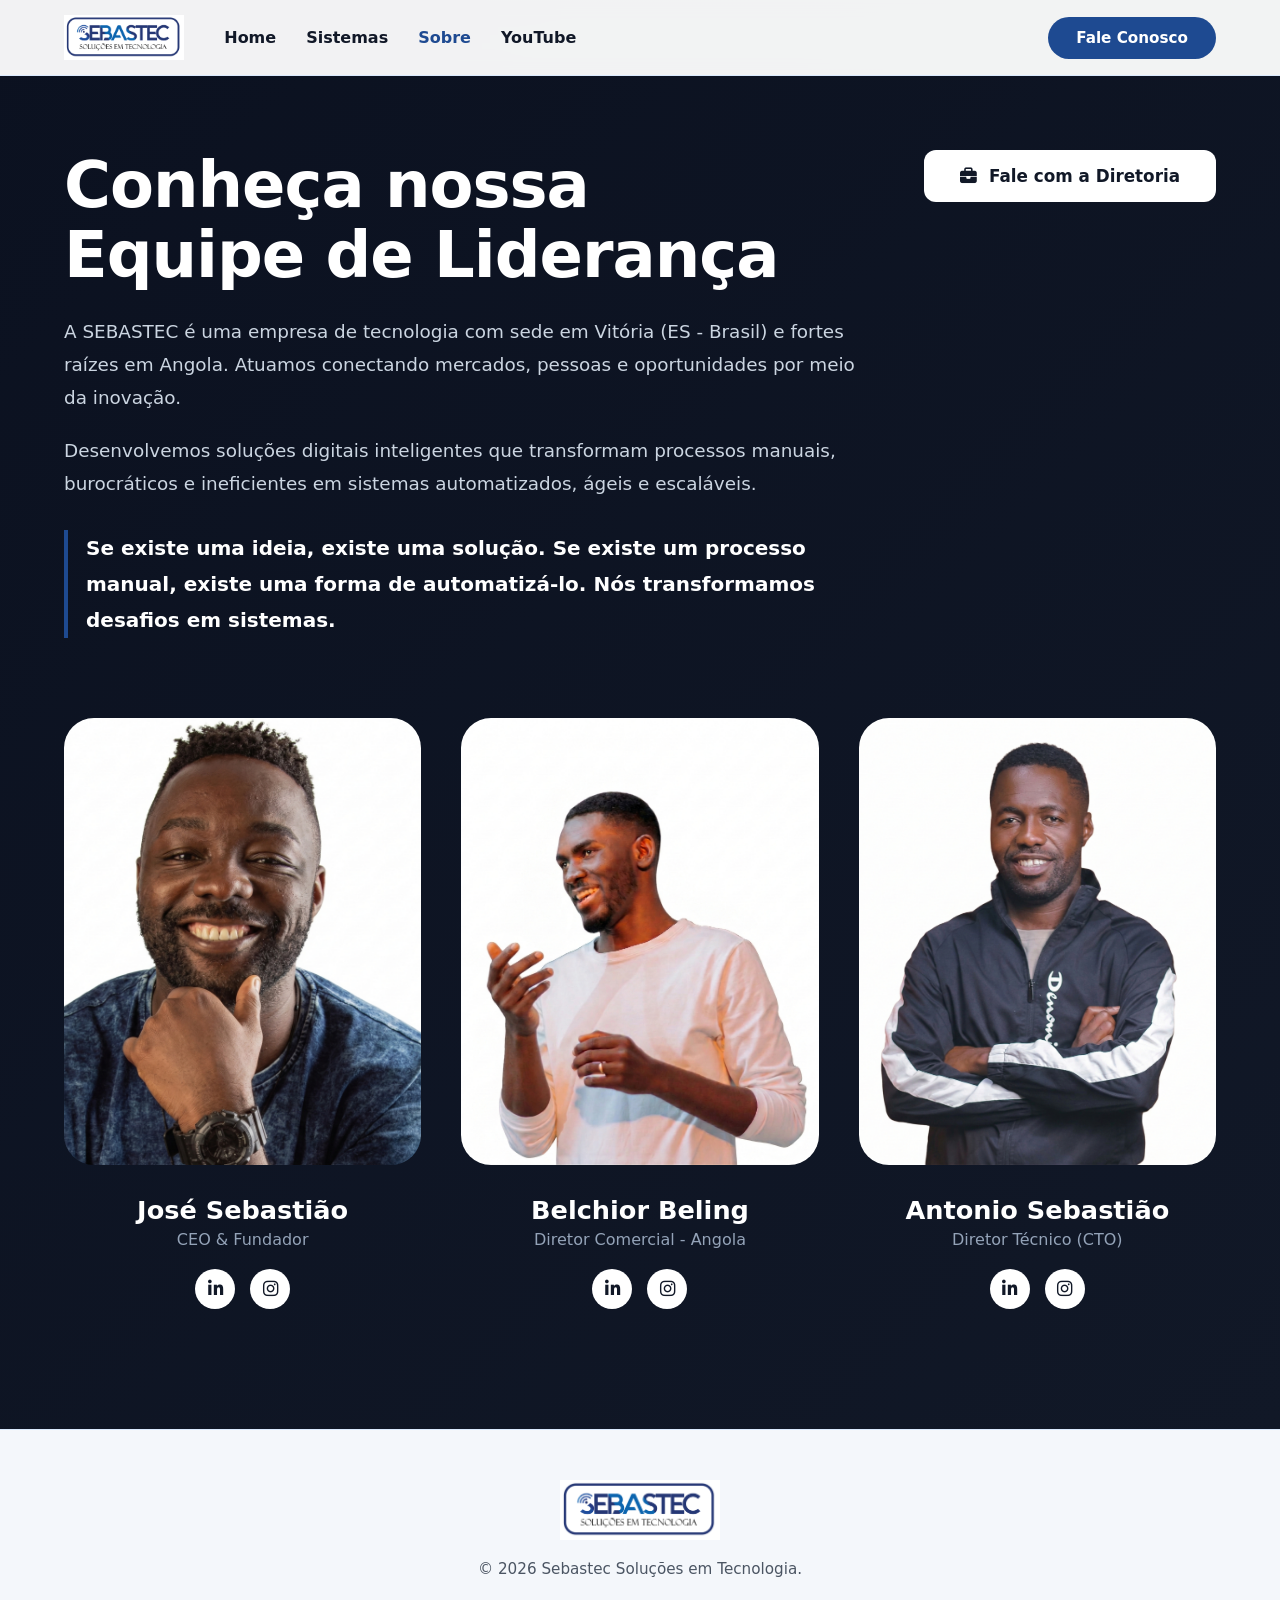
==== commit 446e6555: "V41 AJUSTE DAS PASTAS DO SITE" ====
--- a/index.html
+++ b/index.html
@@ -3,8 +3,10 @@
 <head>
   <meta charset="UTF-8">
   <meta name="viewport" content="width=device-width, initial-scale=1.0">
-  <title>Sebastec | Soluções em Tecnologia</title>
-  <link rel="icon" type="image/svg+xml" href="data:image/svg+xml,<svg xmlns='http://www.w3.org/2000/svg' viewBox='0 0 100 100'><rect width='100' height='100' rx='20' fill='%231E4A91'/><text x='50' y='55' font-family='Arial, sans-serif' font-size='68' fill='white' dominant-baseline='middle' text-anchor='middle' font-weight='800'>S</text></svg>">
+  <title>Sobre Nós | Sebastec Soluções em Tecnologia</title>
+  
+  <link rel="icon" type="image/png" href="assets/icons/favicon-sebastec.png">
+  
   <link rel="stylesheet" href="https://cdnjs.cloudflare.com/ajax/libs/font-awesome/6.5.0/css/all.min.css">
   <link rel="stylesheet" href="style.css">
 </head>
@@ -12,12 +14,12 @@
 
   <header>
     <div class="header-left">
-      <a href="index.html" class="logo-link"><img src="logo.png" alt="Sebastec Soluções" class="logo-img"></a>
+      <a href="index.html" class="logo-link"><img src="assets/img/logo.png" alt="Sebastec Soluções" class="logo-img"></a>
       <nav class="desktop-nav">
         <ul>
-          <li><a href="#" class="active">Home</a></li>
-          <li><a href="#produtos">Sistemas</a></li>
-          <li><a href="sobre.html">Sobre</a></li>
+          <li><a href="index.html">Home</a></li>
+          <li><a href="index.html#produtos">Sistemas</a></li>
+          <li><a href="sobre.html" class="active">Sobre</a></li>
           <li><a href="https://www.youtube.com/@sebastectecnologia4547" target="_blank">YouTube</a></li>
         </ul>
       </nav>
@@ -30,12 +32,12 @@
 
   <div class="mobile-menu" id="mobileMenu">
     <div class="mobile-menu-header">
-      <img src="logo.png" alt="Sebastec Soluções" class="logo-img">
+      <img src="assets/img/logo.png" alt="Sebastec Soluções" class="logo-img">
       <button class="menu-btn" id="closeMenuBtn"><i class="fa-solid fa-xmark"></i></button>
     </div>
     <div class="mobile-menu-links">
       <a href="index.html">Home <i class="fa-solid fa-chevron-right"></i></a>
-      <a href="#produtos">Sistemas <i class="fa-solid fa-chevron-right"></i></a>
+      <a href="index.html#produtos">Sistemas <i class="fa-solid fa-chevron-right"></i></a>
       <a href="sobre.html">Sobre <i class="fa-solid fa-chevron-right"></i></a>
       <a href="https://www.youtube.com/@sebastectecnologia4547" target="_blank">YouTube <i class="fa-solid fa-chevron-right"></i></a>
     </div>
@@ -44,77 +46,61 @@
     </div>
   </div>
 
-  <section class="hero-sticky">
-    <div class="hero-content">
-      <h1>Tecnologia que Transforma e Simplifica.</h1>
-      <p class="subtitle">Criamos sistemas e aplicativos intuitivos que organizam sua gestão, automatizam processos e escalam seus resultados. Esqueça a complexidade.</p>
-      <a href="#produtos" class="btn-primary">Conheça Nossos Sistemas</a>
+  <section class="master-block">
+    <div class="master-container">
+      <div class="master-header">
+        <div class="master-title">
+          <h1>Conheça nossa<br>Equipe de Liderança</h1>
+          <p>A SEBASTEC é uma empresa de tecnologia com sede em Vitória (ES - Brasil) e fortes raízes em Angola. Atuamos conectando mercados, pessoas e oportunidades por meio da inovação.</p>
+          <p>Desenvolvemos soluções digitais inteligentes que transformam processos manuais, burocráticos e ineficientes em sistemas automatizados, ágeis e escaláveis.</p>
+          <p style="font-weight: 600; color: white; margin-top: 30px;">Se existe uma ideia, existe uma solução. Se existe um processo manual, existe uma forma de automatizá-lo. Nós transformamos desafios em sistemas.</p>
+        </div>
+        <div>
+          <a href="https://wa.me/5527999553035" class="btn-white" target="_blank">
+            <i class="fa-solid fa-briefcase"></i> Fale com a Diretoria
+          </a>
+        </div>
+      </div>
+
+      <div class="team-grid">
+        <div class="team-card">
+          <div class="team-photo-box"><img src="assets/img/sebas.png" alt="José Sebastião"></div>
+          <div class="team-info">
+            <h3>José Sebastião</h3><p>CEO & Fundador</p>
+            <div class="team-social">
+              <a href="#"><i class="fa-brands fa-linkedin-in"></i></a>
+              <a href="#"><i class="fa-brands fa-instagram"></i></a>
+            </div>
+          </div>
+        </div>
+        <div class="team-card">
+          <div class="team-photo-box"><img src="assets/img/belchior.png" alt="Belchior Beling"></div>
+          <div class="team-info">
+            <h3>Belchior Beling</h3><p>Diretor Comercial - Angola</p>
+            <div class="team-social">
+              <a href="#"><i class="fa-brands fa-linkedin-in"></i></a>
+              <a href="#"><i class="fa-brands fa-instagram"></i></a>
+            </div>
+          </div>
+        </div>
+        <div class="team-card">
+          <div class="team-photo-box"><img src="assets/img/cordeiro.png" alt="Antonio Sebastião"></div>
+          <div class="team-info">
+            <h3>Antonio Sebastião</h3><p>Diretor Técnico (CTO)</p>
+            <div class="team-social">
+              <a href="#"><i class="fa-brands fa-linkedin-in"></i></a>
+              <a href="#"><i class="fa-brands fa-instagram"></i></a>
+            </div>
+          </div>
+        </div>
+      </div>
     </div>
   </section>
 
-  <main class="content-slider">
-    
-    <section id="produtos" class="systems-grid-section">
-      <div class="container">
-        <h2 class="section-main-title">Tudo o que o seu negócio precisa está aqui</h2>
-        <div class="cards-grid-picpay">
-          
-          <a href="reino-cloud.html" class="sys-card">
-            <div class="sys-card-icon"><i class="fa-solid fa-church"></i></div>
-            <h3>Reino Cloud</h3>
-            <p>Gestão eclesiástica 100% na nuvem. Controle total de membros, secretaria, dízimos e ofertas.</p>
-            <i class="fa-solid fa-chevron-right sys-arrow"></i>
-          </a>
-
-          <a href="venda-facil.html" class="sys-card">
-            <div class="sys-card-icon"><i class="fa-solid fa-store"></i></div>
-            <h3>Venda Fácil PDV</h3>
-            <p>Frente de caixa e controle de estoque ultrarrápido. Reduza filas e evite perdas na sua loja física.</p>
-            <i class="fa-solid fa-chevron-right sys-arrow"></i>
-          </a>
-
-          <a href="meu-kumbu.html" class="sys-card">
-            <div class="sys-card-icon"><i class="fa-solid fa-wallet"></i></div>
-            <h3>MeuKumbu</h3>
-            <p>Gestão financeira pessoal inteligente. Crie orçamentos, acompanhe gráficos e defina tetos de gastos.</p>
-            <i class="fa-solid fa-chevron-right sys-arrow"></i>
-          </a>
-
-          <a href="pedja.html" class="sys-card">
-            <div class="sys-card-icon"><i class="fa-solid fa-motorcycle"></i></div>
-            <h3>Pedjá Delivery</h3>
-            <p>Seu aplicativo de delivery próprio. Fuja das taxas absurdas e ofereça um cardápio digital impecável.</p>
-            <i class="fa-solid fa-chevron-right sys-arrow"></i>
-          </a>
-
-          <a href="venda-certa.html" class="sys-card">
-            <div class="sys-card-icon"><i class="fa-solid fa-calculator"></i></div>
-            <h3>Venda Certa</h3>
-            <p>Calculadora de precificação avançada para lojistas de Marketplaces (Shopee, Mercado Livre, Amazon).</p>
-            <i class="fa-solid fa-chevron-right sys-arrow"></i>
-          </a>
-
-        </div>
-      </div>
-    </section>
-
-    <section class="picpay-authority-section">
-      <div class="picpay-container">
-        <div class="picpay-text-area">
-          <h2>Inovação sem fronteiras para escalar o seu negócio</h2>
-          <p>Do Brasil a Angola, entregamos soluções digitais de alto nível que eliminam a burocracia e automatizam processos. Deixe a tecnologia trabalhar duro enquanto você foca no crescimento da sua empresa.</p>
-          <a href="sobre.html" class="btn-outline">Conheça nossa História</a>
-        </div>
-        <div class="picpay-image-area"></div>
-      </div>
-    </section>
-
-    <footer>
-      <a href="index.html" class="footer-logo-link"><img src="logo.png" alt="Sebastec Soluções" class="footer-logo-img"></a>
-      <p style="font-size: 0.95rem; color: var(--text-gray);">&copy; 2026 Sebastec Soluções em Tecnologia. Todos os direitos reservados.</p>
-    </footer>
-
-  </main>
+  <footer>
+    <a href="index.html" class="footer-logo-link"><img src="assets/img/logo.png" alt="Sebastec" class="footer-logo-img"></a>
+    <p style="font-size: 0.95rem; color: var(--text-gray);">&copy; 2026 Sebastec Soluções em Tecnologia.</p>
+  </footer>
 
   <script>
     const openMenuBtn = document.getElementById('openMenuBtn');
--- a/style.css
+++ b/style.css
@@ -14,7 +14,7 @@
 * { margin: 0; padding: 0; box-sizing: border-box; }
 
 body {
-  background-color: var(--bg-white); 
+  background-color: var(--bg-main); 
   color: var(--text-main);
   font-family: system-ui, -apple-system, BlinkMacSystemFont, "Segoe UI", Roboto, Helvetica, Arial, sans-serif;
   overflow-x: hidden;
@@ -110,6 +110,17 @@
 .master-title { max-width: 800px; }
 .master-title h1 { font-size: clamp(2.5rem, 5vw, 4rem); line-height: 1.1; font-weight: 800; margin-bottom: 24px; color: white; letter-spacing: -1px; }
 .master-title p { font-size: 1.15rem; line-height: 1.8; color: #cbd5e1; margin-bottom: 20px; }
+
+/* Estilização especial para a última frase de impacto */
+.master-title p:last-child {
+  font-size: 1.25rem;
+  color: white;
+  font-weight: 600;
+  margin-top: 35px;
+  border-left: 4px solid var(--primary);
+  padding-left: 18px;
+}
+
 .btn-white { background: white; color: var(--text-main); padding: 16px 36px; border-radius: 12px; text-decoration: none; font-weight: 700; font-size: 1.05rem; display: inline-flex; align-items: center; gap: 12px; transition: 0.3s; white-space: nowrap; }
 .btn-white:hover { transform: translateY(-3px); box-shadow: 0 10px 25px rgba(0,0,0,0.3); }
 
@@ -128,11 +139,11 @@
    PÁGINAS DE PRODUTOS
    ========================================= */
 .product-hero { text-align: center; padding: 150px 20px 60px; background: linear-gradient(180deg, var(--bg-gray) 0%, var(--bg-white) 100%); position: relative; }
-.product-icon { font-size: 3rem; color: var(--primary); margin-bottom: 24px; display: inline-flex; align-items: center; justify-content: center; width: 80px; height: 80px; background: white; border-radius: 20px; box-shadow: 0 10px 25px rgba(26, 54, 104, 0.1); }
+.product-icon { font-size: 3rem; color: var(--primary); margin-bottom: 24px; display: inline-flex; align-items: center; justify-content: center; width: 80px; height: 80px; background: white; border-radius: 20px; box-shadow: 0 10px 25px rgba(30, 74, 145, 0.1); }
 .product-hero h1 { font-size: clamp(2.5rem, 5vw, 4rem); line-height: 1.1; margin-bottom: 24px; font-weight: 800; letter-spacing: -1px; color: var(--text-main); }
 .product-hero p.subtitle { font-size: clamp(1.1rem, 2vw, 1.25rem); color: var(--text-gray); max-width: 750px; margin: 0 auto 40px; line-height: 1.7; font-weight: 400; }
-.product-hero .btn-primary { background: var(--primary); color: white; padding: 16px 40px; border-radius: 999px; text-decoration: none; font-weight: 600; font-size: 1.1rem; display: inline-flex; align-items: center; gap: 10px; transition: 0.3s; box-shadow: 0 8px 20px rgba(26, 54, 104, 0.2); }
-.product-hero .btn-primary:hover { background: var(--primary-hover); transform: translateY(-3px); box-shadow: 0 12px 25px rgba(26, 54, 104, 0.3); }
+.product-hero .btn-primary { background: var(--primary); color: white; padding: 16px 40px; border-radius: 999px; text-decoration: none; font-weight: 600; font-size: 1.1rem; display: inline-flex; align-items: center; gap: 10px; transition: 0.3s; box-shadow: 0 8px 20px rgba(30, 74, 145, 0.2); }
+.product-hero .btn-primary:hover { background: var(--primary-hover); transform: translateY(-3px); box-shadow: 0 12px 25px rgba(30, 74, 145, 0.3); }
 
 .system-preview { max-width: 1000px; margin: -20px auto 80px; padding: 0 20px; }
 .preview-box { width: 100%; aspect-ratio: 16/9; background: var(--bg-gray); border: 1px solid var(--border-color); border-radius: 24px; box-shadow: 0 20px 40px rgba(0,0,0,0.08); display: flex; align-items: center; justify-content: center; color: #cbd5e1; font-size: 4rem; overflow: hidden; }
@@ -154,7 +165,7 @@
 .footer-logo-img { height: clamp(40px, 6vw, 60px); width: auto; object-fit: contain; }
 
 /* =========================================
-   AJUSTES MOBILE
+   AJUSTES MOBILE (A MÁGICA ACONTECE AQUI)
    ========================================= */
 @media (max-width: 900px) {
   header { padding: 10px 15px; }
@@ -164,25 +175,28 @@
 
   /* Ajustes Index */
   .hero-sticky { padding: 100px 20px 0; }
-  .hero-content { text-align: center; margin: 0 auto; }
-  .hero-content h1 { font-size: 2.2rem; }
-  .btn-primary { width: 100%; justify-content: center; }
+  .hero-content { text-align: left; margin: 0; /* Alinhamento à esquerda mantido */ }
+  .hero-content h1 { font-size: 2.5rem; }
+  .hero-content p { font-size: 1.1rem; }
+  .btn-primary { width: 100%; justify-content: center; padding: 18px 20px; }
 
   .systems-grid-section { padding: 60px 5%; }
-  .section-main-title { font-size: 2rem; margin-bottom: 30px; text-align: center; }
+  .section-main-title { font-size: 2rem; margin-bottom: 30px; text-align: left; } /* Título à esquerda */
 
   .picpay-authority-section { padding: 80px 5%; }
-  .picpay-container { flex-direction: column; gap: 40px; text-align: center; }
+  .picpay-container { flex-direction: column; gap: 40px; text-align: left; } /* Textos à esquerda */
   .picpay-text-area { width: 100%; }
   .picpay-text-area h2 { font-size: 2.2rem; }
   .picpay-image-area { width: 100%; border-radius: 24px; }
   .btn-outline { width: 100%; justify-content: center; text-align: center; }
 
-  /* Ajustes Sobre */
-  .master-header { flex-direction: column; text-align: center; }
-  .master-title h1 { font-size: 2.2rem; }
-  .btn-white { width: 100%; justify-content: center; }
-  .team-grid { grid-template-columns: 1fr; gap: 60px; }
+  /* Ajustes SOBRE */
+  .master-block { padding: 120px 20px 80px; } /* Ajuste de padding */
+  .master-header { flex-direction: column; text-align: left; /* ALINHAMENTO À ESQUERDA AQUI! */ }
+  .master-title h1 { font-size: 2.4rem; margin-bottom: 20px; }
+  .master-title p { font-size: 1.05rem; margin-bottom: 20px; }
+  .btn-white { width: 100%; justify-content: center; margin-top: 10px;}
+  .team-grid { grid-template-columns: 1fr; gap: 60px; margin-top: 40px; }
   .team-photo-box { aspect-ratio: 1 / 1; }
 
   /* Ajustes Produtos */
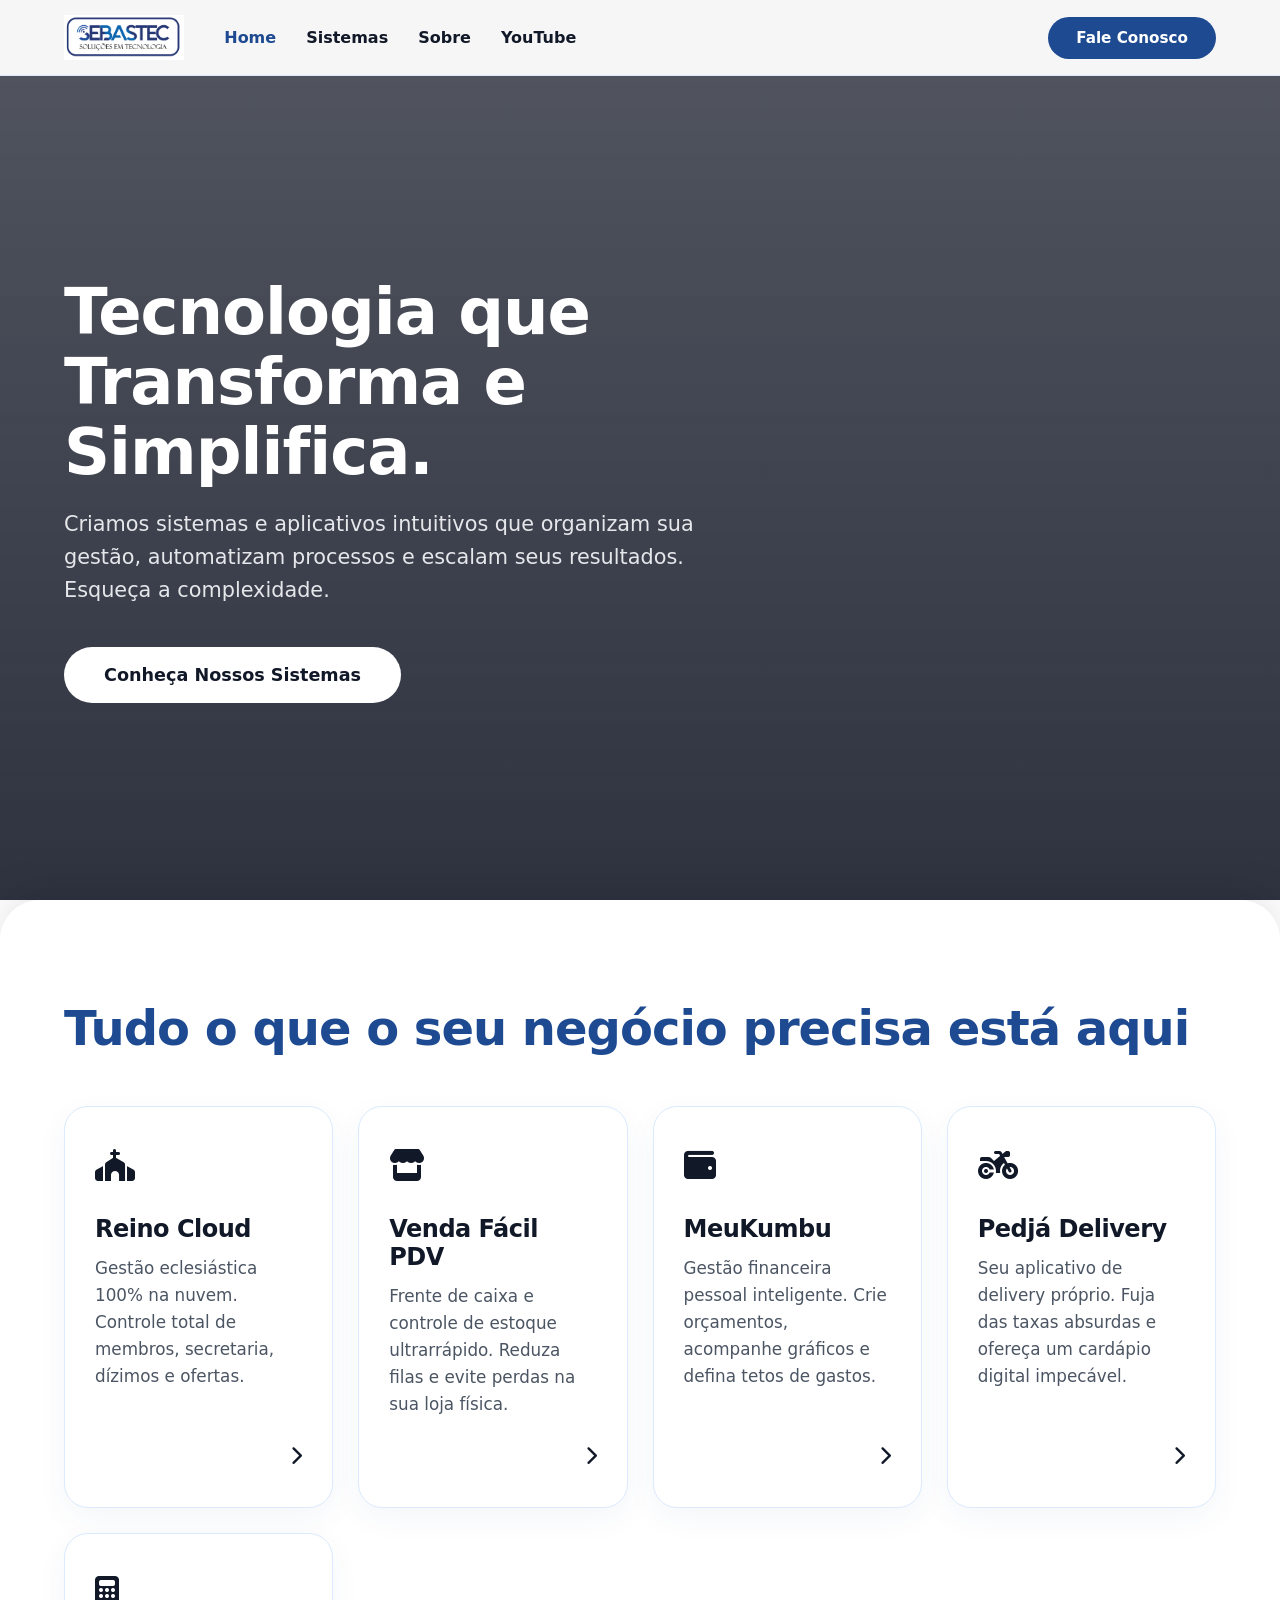
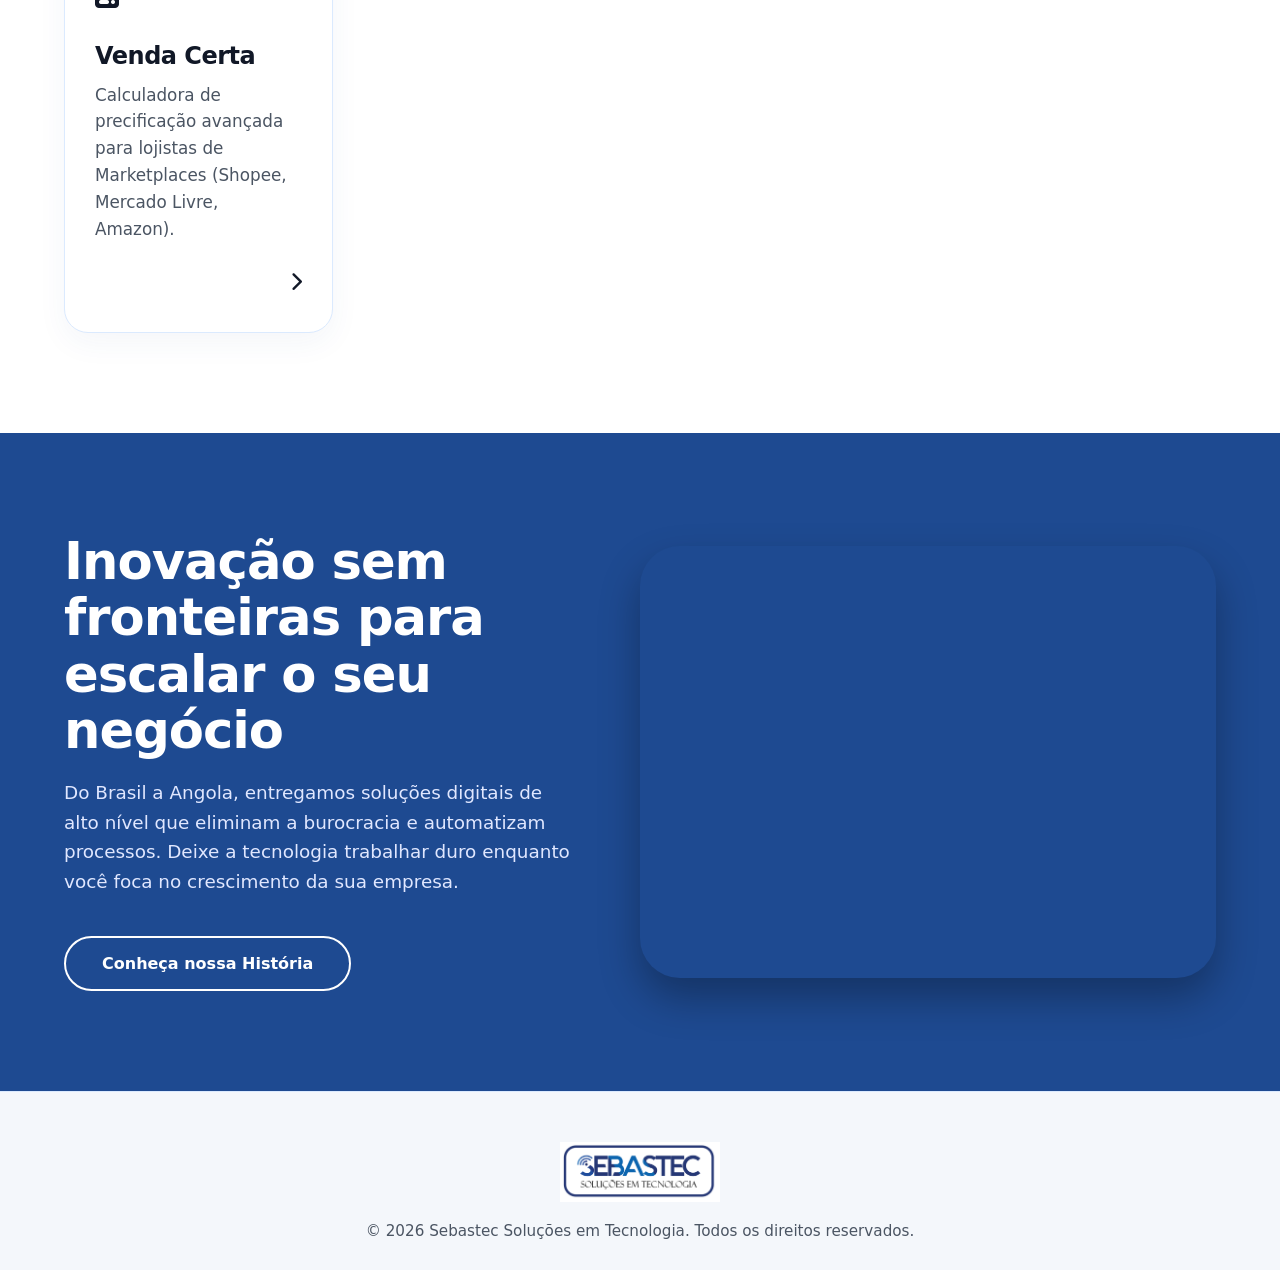
==== commit bf6761ae: "V41 AJUSTE DAS PASTAS DO SITE" ====
--- a/index.html
+++ b/index.html
@@ -3,7 +3,7 @@
 <head>
   <meta charset="UTF-8">
   <meta name="viewport" content="width=device-width, initial-scale=1.0">
-  <title>Sobre Nós | Sebastec Soluções em Tecnologia</title>
+  <title>Sebastec | Soluções em Tecnologia</title>
   
   <link rel="icon" type="image/png" href="assets/icons/favicon-sebastec.png">
   
@@ -17,9 +17,9 @@
       <a href="index.html" class="logo-link"><img src="assets/img/logo.png" alt="Sebastec Soluções" class="logo-img"></a>
       <nav class="desktop-nav">
         <ul>
-          <li><a href="index.html">Home</a></li>
-          <li><a href="index.html#produtos">Sistemas</a></li>
-          <li><a href="sobre.html" class="active">Sobre</a></li>
+          <li><a href="#" class="active">Home</a></li>
+          <li><a href="#produtos">Sistemas</a></li>
+          <li><a href="sobre.html">Sobre</a></li>
           <li><a href="https://www.youtube.com/@sebastectecnologia4547" target="_blank">YouTube</a></li>
         </ul>
       </nav>
@@ -37,7 +37,7 @@
     </div>
     <div class="mobile-menu-links">
       <a href="index.html">Home <i class="fa-solid fa-chevron-right"></i></a>
-      <a href="index.html#produtos">Sistemas <i class="fa-solid fa-chevron-right"></i></a>
+      <a href="#produtos">Sistemas <i class="fa-solid fa-chevron-right"></i></a>
       <a href="sobre.html">Sobre <i class="fa-solid fa-chevron-right"></i></a>
       <a href="https://www.youtube.com/@sebastectecnologia4547" target="_blank">YouTube <i class="fa-solid fa-chevron-right"></i></a>
     </div>
@@ -46,61 +46,77 @@
     </div>
   </div>
 
-  <section class="master-block">
-    <div class="master-container">
-      <div class="master-header">
-        <div class="master-title">
-          <h1>Conheça nossa<br>Equipe de Liderança</h1>
-          <p>A SEBASTEC é uma empresa de tecnologia com sede em Vitória (ES - Brasil) e fortes raízes em Angola. Atuamos conectando mercados, pessoas e oportunidades por meio da inovação.</p>
-          <p>Desenvolvemos soluções digitais inteligentes que transformam processos manuais, burocráticos e ineficientes em sistemas automatizados, ágeis e escaláveis.</p>
-          <p style="font-weight: 600; color: white; margin-top: 30px;">Se existe uma ideia, existe uma solução. Se existe um processo manual, existe uma forma de automatizá-lo. Nós transformamos desafios em sistemas.</p>
-        </div>
-        <div>
-          <a href="https://wa.me/5527999553035" class="btn-white" target="_blank">
-            <i class="fa-solid fa-briefcase"></i> Fale com a Diretoria
-          </a>
-        </div>
-      </div>
-
-      <div class="team-grid">
-        <div class="team-card">
-          <div class="team-photo-box"><img src="assets/img/sebas.png" alt="José Sebastião"></div>
-          <div class="team-info">
-            <h3>José Sebastião</h3><p>CEO & Fundador</p>
-            <div class="team-social">
-              <a href="#"><i class="fa-brands fa-linkedin-in"></i></a>
-              <a href="#"><i class="fa-brands fa-instagram"></i></a>
-            </div>
-          </div>
-        </div>
-        <div class="team-card">
-          <div class="team-photo-box"><img src="assets/img/belchior.png" alt="Belchior Beling"></div>
-          <div class="team-info">
-            <h3>Belchior Beling</h3><p>Diretor Comercial - Angola</p>
-            <div class="team-social">
-              <a href="#"><i class="fa-brands fa-linkedin-in"></i></a>
-              <a href="#"><i class="fa-brands fa-instagram"></i></a>
-            </div>
-          </div>
-        </div>
-        <div class="team-card">
-          <div class="team-photo-box"><img src="assets/img/cordeiro.png" alt="Antonio Sebastião"></div>
-          <div class="team-info">
-            <h3>Antonio Sebastião</h3><p>Diretor Técnico (CTO)</p>
-            <div class="team-social">
-              <a href="#"><i class="fa-brands fa-linkedin-in"></i></a>
-              <a href="#"><i class="fa-brands fa-instagram"></i></a>
-            </div>
-          </div>
-        </div>
-      </div>
+  <section class="hero-sticky">
+    <div class="hero-content">
+      <h1>Tecnologia que Transforma e Simplifica.</h1>
+      <p class="subtitle">Criamos sistemas e aplicativos intuitivos que organizam sua gestão, automatizam processos e escalam seus resultados. Esqueça a complexidade.</p>
+      <a href="#produtos" class="btn-primary">Conheça Nossos Sistemas</a>
     </div>
   </section>
 
-  <footer>
-    <a href="index.html" class="footer-logo-link"><img src="assets/img/logo.png" alt="Sebastec" class="footer-logo-img"></a>
-    <p style="font-size: 0.95rem; color: var(--text-gray);">&copy; 2026 Sebastec Soluções em Tecnologia.</p>
-  </footer>
+  <main class="content-slider">
+    
+    <section id="produtos" class="systems-grid-section">
+      <div class="container">
+        <h2 class="section-main-title">Tudo o que o seu negócio precisa está aqui</h2>
+        <div class="cards-grid-picpay">
+          
+          <a href="reino-cloud.html" class="sys-card">
+            <div class="sys-card-icon"><i class="fa-solid fa-church"></i></div>
+            <h3>Reino Cloud</h3>
+            <p>Gestão eclesiástica 100% na nuvem. Controle total de membros, secretaria, dízimos e ofertas.</p>
+            <i class="fa-solid fa-chevron-right sys-arrow"></i>
+          </a>
+
+          <a href="venda-facil.html" class="sys-card">
+            <div class="sys-card-icon"><i class="fa-solid fa-store"></i></div>
+            <h3>Venda Fácil PDV</h3>
+            <p>Frente de caixa e controle de estoque ultrarrápido. Reduza filas e evite perdas na sua loja física.</p>
+            <i class="fa-solid fa-chevron-right sys-arrow"></i>
+          </a>
+
+          <a href="meu-kumbu.html" class="sys-card">
+            <div class="sys-card-icon"><i class="fa-solid fa-wallet"></i></div>
+            <h3>MeuKumbu</h3>
+            <p>Gestão financeira pessoal inteligente. Crie orçamentos, acompanhe gráficos e defina tetos de gastos.</p>
+            <i class="fa-solid fa-chevron-right sys-arrow"></i>
+          </a>
+
+          <a href="pedja.html" class="sys-card">
+            <div class="sys-card-icon"><i class="fa-solid fa-motorcycle"></i></div>
+            <h3>Pedjá Delivery</h3>
+            <p>Seu aplicativo de delivery próprio. Fuja das taxas absurdas e ofereça um cardápio digital impecável.</p>
+            <i class="fa-solid fa-chevron-right sys-arrow"></i>
+          </a>
+
+          <a href="venda-certa.html" class="sys-card">
+            <div class="sys-card-icon"><i class="fa-solid fa-calculator"></i></div>
+            <h3>Venda Certa</h3>
+            <p>Calculadora de precificação avançada para lojistas de Marketplaces (Shopee, Mercado Livre, Amazon).</p>
+            <i class="fa-solid fa-chevron-right sys-arrow"></i>
+          </a>
+
+        </div>
+      </div>
+    </section>
+
+    <section class="picpay-authority-section">
+      <div class="picpay-container">
+        <div class="picpay-text-area">
+          <h2>Inovação sem fronteiras para escalar o seu negócio</h2>
+          <p>Do Brasil a Angola, entregamos soluções digitais de alto nível que eliminam a burocracia e automatizam processos. Deixe a tecnologia trabalhar duro enquanto você foca no crescimento da sua empresa.</p>
+          <a href="sobre.html" class="btn-outline">Conheça nossa História</a>
+        </div>
+        <div class="picpay-image-area"></div>
+      </div>
+    </section>
+
+    <footer>
+      <a href="index.html" class="footer-logo-link"><img src="assets/img/logo.png" alt="Sebastec Soluções" class="footer-logo-img"></a>
+      <p style="font-size: 0.95rem; color: var(--text-gray);">&copy; 2026 Sebastec Soluções em Tecnologia. Todos os direitos reservados.</p>
+    </footer>
+
+  </main>
 
   <script>
     const openMenuBtn = document.getElementById('openMenuBtn');
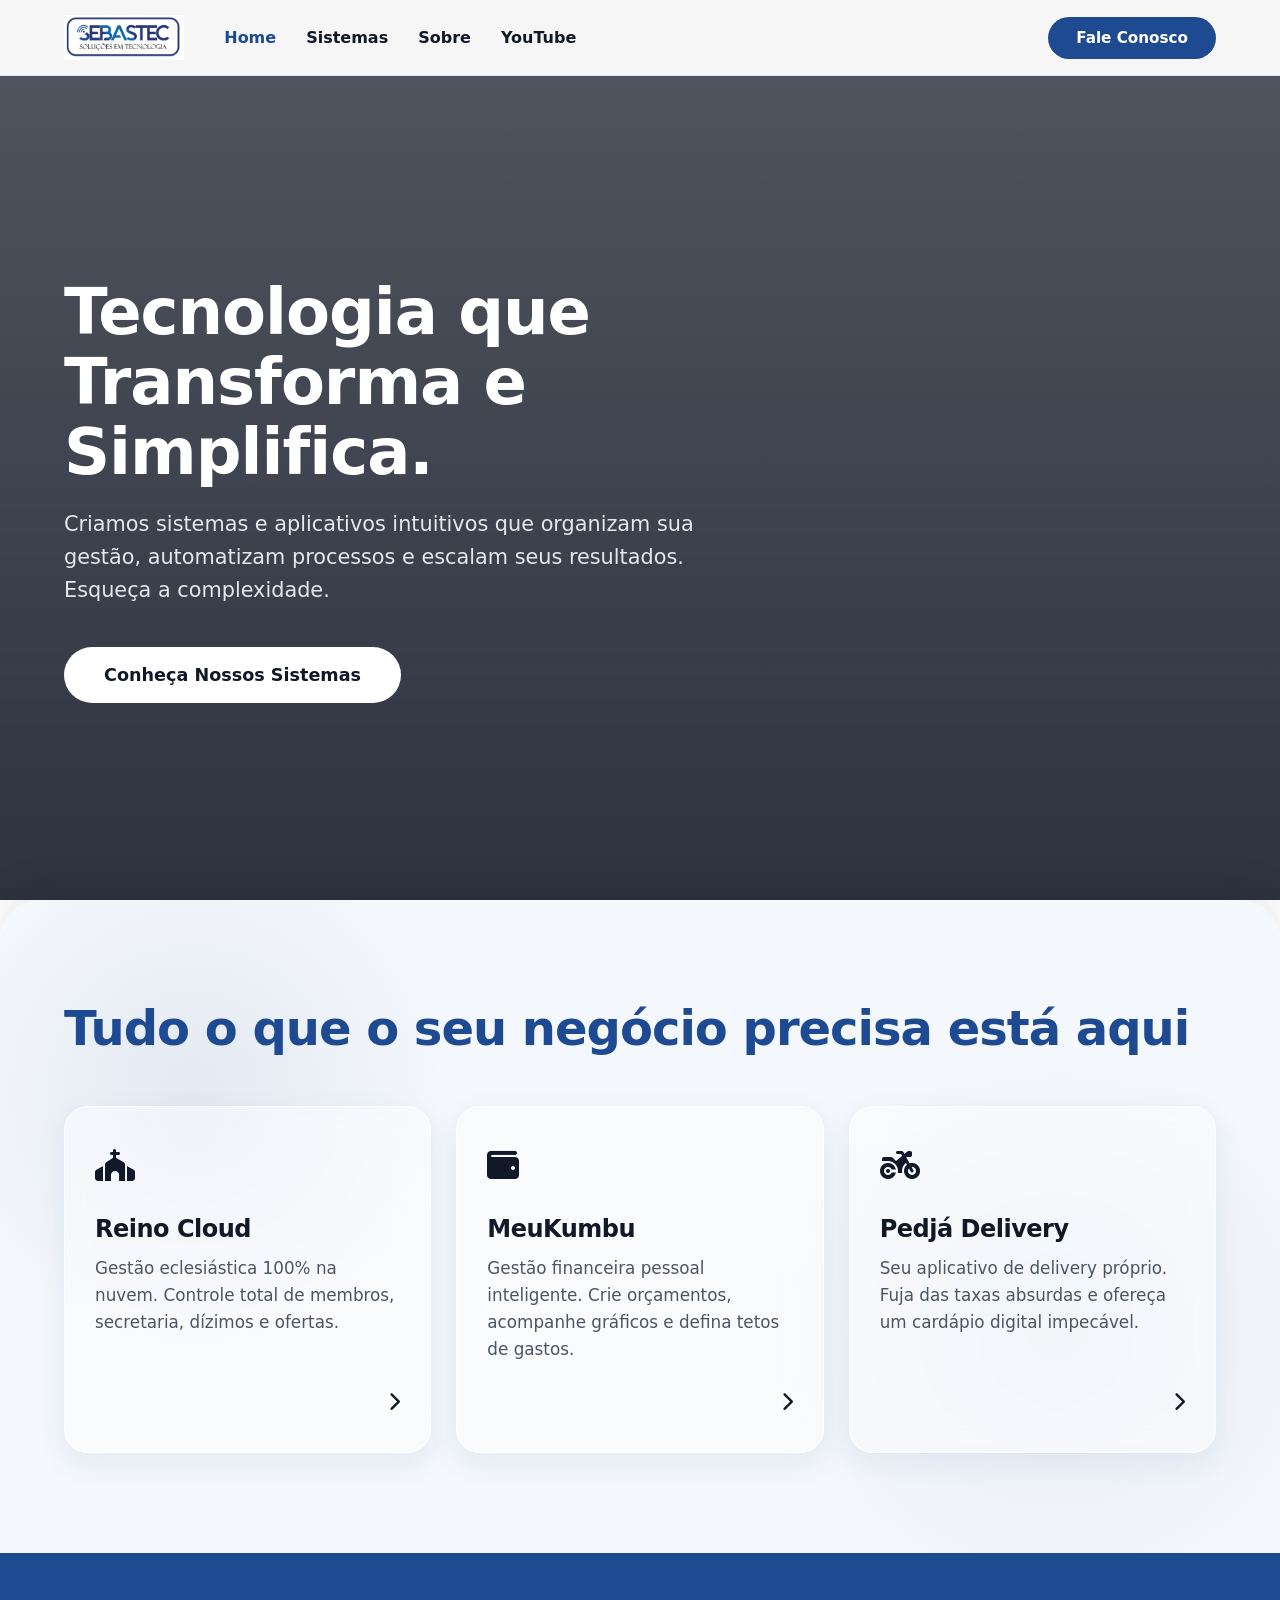
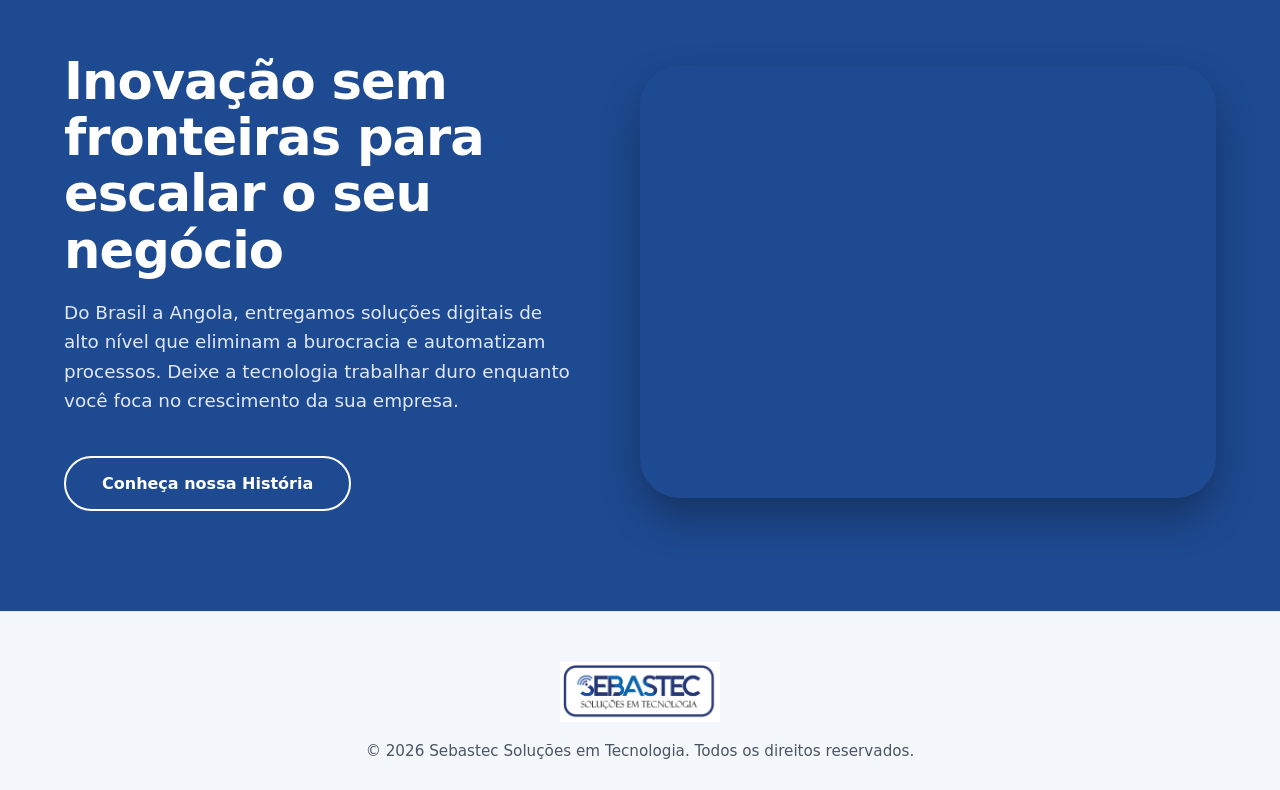
==== commit 31b71e02: "v142 MELHORAR OS CARDS DO INDEX" ====
--- a/index.html
+++ b/index.html
@@ -1,20 +1,23 @@
 <!DOCTYPE html>
 <html lang="pt-BR">
+
 <head>
   <meta charset="UTF-8">
   <meta name="viewport" content="width=device-width, initial-scale=1.0">
   <title>Sebastec | Soluções em Tecnologia</title>
-  
+
   <link rel="icon" type="image/png" href="assets/icons/favicon-sebastec.png">
-  
+
   <link rel="stylesheet" href="https://cdnjs.cloudflare.com/ajax/libs/font-awesome/6.5.0/css/all.min.css">
   <link rel="stylesheet" href="style.css">
 </head>
+
 <body>
 
   <header>
     <div class="header-left">
-      <a href="index.html" class="logo-link"><img src="assets/img/logo.png" alt="Sebastec Soluções" class="logo-img"></a>
+      <a href="index.html" class="logo-link"><img src="assets/img/logo.png" alt="Sebastec Soluções"
+          class="logo-img"></a>
       <nav class="desktop-nav">
         <ul>
           <li><a href="#" class="active">Home</a></li>
@@ -39,7 +42,8 @@
       <a href="index.html">Home <i class="fa-solid fa-chevron-right"></i></a>
       <a href="#produtos">Sistemas <i class="fa-solid fa-chevron-right"></i></a>
       <a href="sobre.html">Sobre <i class="fa-solid fa-chevron-right"></i></a>
-      <a href="https://www.youtube.com/@sebastectecnologia4547" target="_blank">YouTube <i class="fa-solid fa-chevron-right"></i></a>
+      <a href="https://www.youtube.com/@sebastectecnologia4547" target="_blank">YouTube <i
+          class="fa-solid fa-chevron-right"></i></a>
     </div>
     <div class="mobile-menu-footer">
       <a href="https://wa.me/5527999553035" class="btn-contact-mobile" target="_blank">Fale Conosco</a>
@@ -49,29 +53,23 @@
   <section class="hero-sticky">
     <div class="hero-content">
       <h1>Tecnologia que Transforma e Simplifica.</h1>
-      <p class="subtitle">Criamos sistemas e aplicativos intuitivos que organizam sua gestão, automatizam processos e escalam seus resultados. Esqueça a complexidade.</p>
+      <p class="subtitle">Criamos sistemas e aplicativos intuitivos que organizam sua gestão, automatizam processos e
+        escalam seus resultados. Esqueça a complexidade.</p>
       <a href="#produtos" class="btn-primary">Conheça Nossos Sistemas</a>
     </div>
   </section>
 
   <main class="content-slider">
-    
+
     <section id="produtos" class="systems-grid-section">
       <div class="container">
         <h2 class="section-main-title">Tudo o que o seu negócio precisa está aqui</h2>
         <div class="cards-grid-picpay">
-          
+
           <a href="reino-cloud.html" class="sys-card">
             <div class="sys-card-icon"><i class="fa-solid fa-church"></i></div>
             <h3>Reino Cloud</h3>
             <p>Gestão eclesiástica 100% na nuvem. Controle total de membros, secretaria, dízimos e ofertas.</p>
-            <i class="fa-solid fa-chevron-right sys-arrow"></i>
-          </a>
-
-          <a href="venda-facil.html" class="sys-card">
-            <div class="sys-card-icon"><i class="fa-solid fa-store"></i></div>
-            <h3>Venda Fácil PDV</h3>
-            <p>Frente de caixa e controle de estoque ultrarrápido. Reduza filas e evite perdas na sua loja física.</p>
             <i class="fa-solid fa-chevron-right sys-arrow"></i>
           </a>
 
@@ -89,13 +87,6 @@
             <i class="fa-solid fa-chevron-right sys-arrow"></i>
           </a>
 
-          <a href="venda-certa.html" class="sys-card">
-            <div class="sys-card-icon"><i class="fa-solid fa-calculator"></i></div>
-            <h3>Venda Certa</h3>
-            <p>Calculadora de precificação avançada para lojistas de Marketplaces (Shopee, Mercado Livre, Amazon).</p>
-            <i class="fa-solid fa-chevron-right sys-arrow"></i>
-          </a>
-
         </div>
       </div>
     </section>
@@ -104,7 +95,8 @@
       <div class="picpay-container">
         <div class="picpay-text-area">
           <h2>Inovação sem fronteiras para escalar o seu negócio</h2>
-          <p>Do Brasil a Angola, entregamos soluções digitais de alto nível que eliminam a burocracia e automatizam processos. Deixe a tecnologia trabalhar duro enquanto você foca no crescimento da sua empresa.</p>
+          <p>Do Brasil a Angola, entregamos soluções digitais de alto nível que eliminam a burocracia e automatizam
+            processos. Deixe a tecnologia trabalhar duro enquanto você foca no crescimento da sua empresa.</p>
           <a href="sobre.html" class="btn-outline">Conheça nossa História</a>
         </div>
         <div class="picpay-image-area"></div>
@@ -112,8 +104,10 @@
     </section>
 
     <footer>
-      <a href="index.html" class="footer-logo-link"><img src="assets/img/logo.png" alt="Sebastec Soluções" class="footer-logo-img"></a>
-      <p style="font-size: 0.95rem; color: var(--text-gray);">&copy; 2026 Sebastec Soluções em Tecnologia. Todos os direitos reservados.</p>
+      <a href="index.html" class="footer-logo-link"><img src="assets/img/logo.png" alt="Sebastec Soluções"
+          class="footer-logo-img"></a>
+      <p style="font-size: 0.95rem; color: var(--text-gray);">&copy; 2026 Sebastec Soluções em Tecnologia. Todos os
+        direitos reservados.</p>
     </footer>
 
   </main>
@@ -128,4 +122,5 @@
     mobileLinks.forEach(link => { link.addEventListener('click', () => { mobileMenu.classList.remove('open'); document.body.style.overflow = ''; }); });
   </script>
 </body>
+
 </html>
--- a/style.css
+++ b/style.css
@@ -76,13 +76,18 @@
 
 .content-slider { position: relative; z-index: 10; background-color: var(--bg-white); border-radius: 40px 40px 0 0; box-shadow: 0 -10px 40px rgba(0,0,0,0.1); overflow: hidden; }
 
-.systems-grid-section { background-color: var(--bg-white); padding: 100px 5%; }
+.systems-grid-section { background-color: var(--bg-light); padding: 100px 5%; position: relative; overflow: hidden; z-index: 1; }
+.systems-grid-section::before { content: ''; position: absolute; top: -10%; left: -5%; width: 40vw; height: 40vw; background: radial-gradient(circle, rgba(30, 74, 145, 0.08) 0%, transparent 70%); z-index: -1; }
+.systems-grid-section::after { content: ''; position: absolute; bottom: -10%; right: -5%; width: 45vw; height: 45vw; background: radial-gradient(circle, rgba(30, 74, 145, 0.06) 0%, transparent 70%); z-index: -1; }
 .container { max-width: 1300px; margin: auto; }
 .section-main-title { font-size: clamp(2.2rem, 4vw, 3rem); font-weight: 800; color: var(--primary); margin-bottom: 50px; letter-spacing: -1px; }
 
 .cards-grid-picpay { display: grid; grid-template-columns: repeat(auto-fit, minmax(260px, 1fr)); gap: 25px; }
-.sys-card { background-color: var(--bg-white); border-radius: 24px; padding: 40px 30px; display: flex; flex-direction: column; align-items: flex-start; text-decoration: none; border: 1px solid var(--border-blue); box-shadow: 0 10px 30px rgba(30, 74, 145, 0.05); transition: all 0.4s cubic-bezier(0.175, 0.885, 0.32, 1.27); }
-.sys-card:hover { transform: translateY(-10px); border-color: var(--primary); box-shadow: 0 25px 50px rgba(30, 74, 145, 0.15); }
+.sys-card { background: rgba(255, 255, 255, 0.45); backdrop-filter: blur(16px); -webkit-backdrop-filter: blur(16px); border-radius: 24px; padding: 40px 30px; display: flex; flex-direction: column; align-items: flex-start; text-decoration: none; border: 1px solid rgba(255, 255, 255, 0.8); box-shadow: 0 10px 30px rgba(30, 74, 145, 0.08); transition: all 0.4s cubic-bezier(0.175, 0.885, 0.32, 1.27); position: relative; overflow: hidden; }
+.sys-card::before { content: ''; position: absolute; top: 0; left: -150%; width: 50%; height: 100%; background: linear-gradient(to right, transparent, rgba(255, 255, 255, 0.6), transparent); transform: skewX(-20deg); transition: 0.6s cubic-bezier(0.175, 0.885, 0.32, 1.27); z-index: 1; }
+.sys-card:hover::before { left: 150%; }
+.sys-card > * { position: relative; z-index: 2; }
+.sys-card:hover { transform: translateY(-10px); background: rgba(255, 255, 255, 0.85); border-color: var(--primary); box-shadow: 0 25px 50px rgba(30, 74, 145, 0.15); }
 .sys-card-icon { font-size: 2rem; color: var(--text-main); margin-bottom: 30px; transition: 0.3s; }
 .sys-card:hover .sys-card-icon { color: var(--primary); transform: scale(1.15); }
 .sys-card h3 { font-size: 1.5rem; font-weight: 800; color: var(--text-main); margin-bottom: 12px; transition: 0.3s; letter-spacing: -0.5px; }
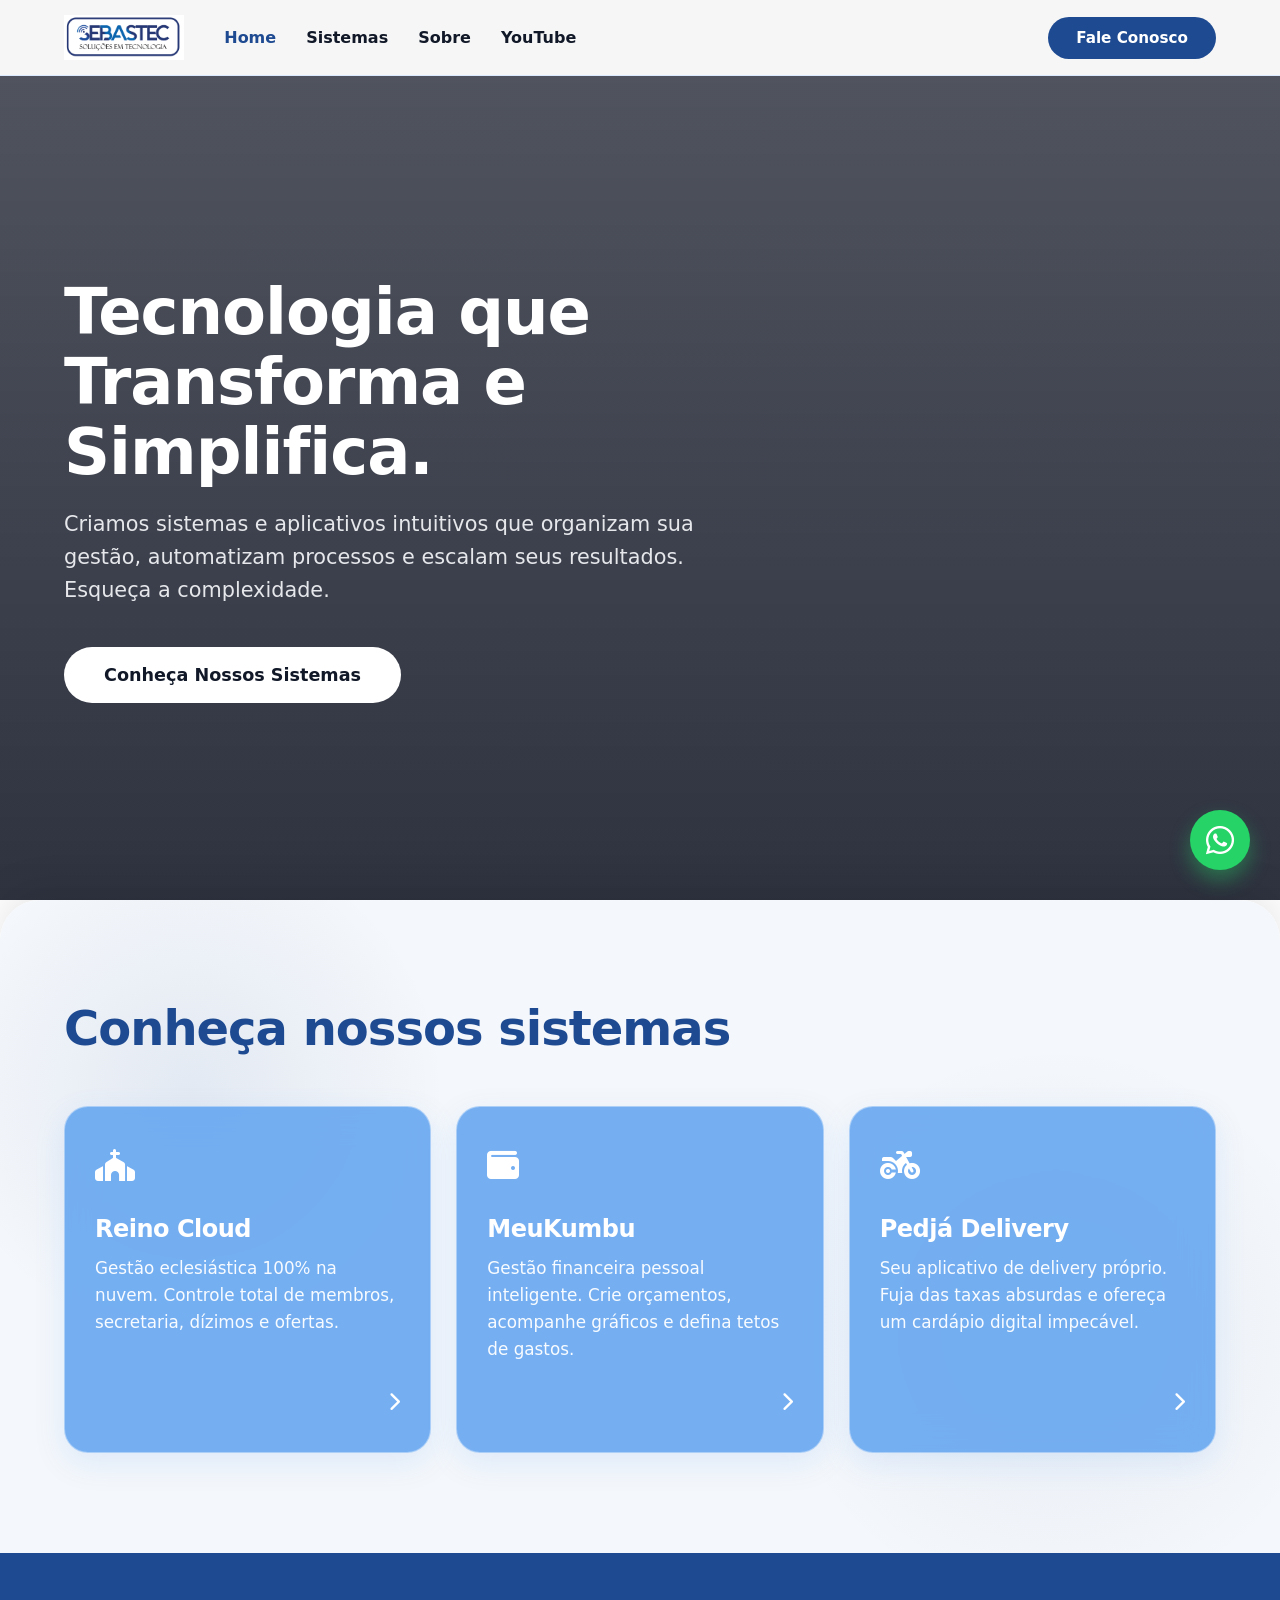
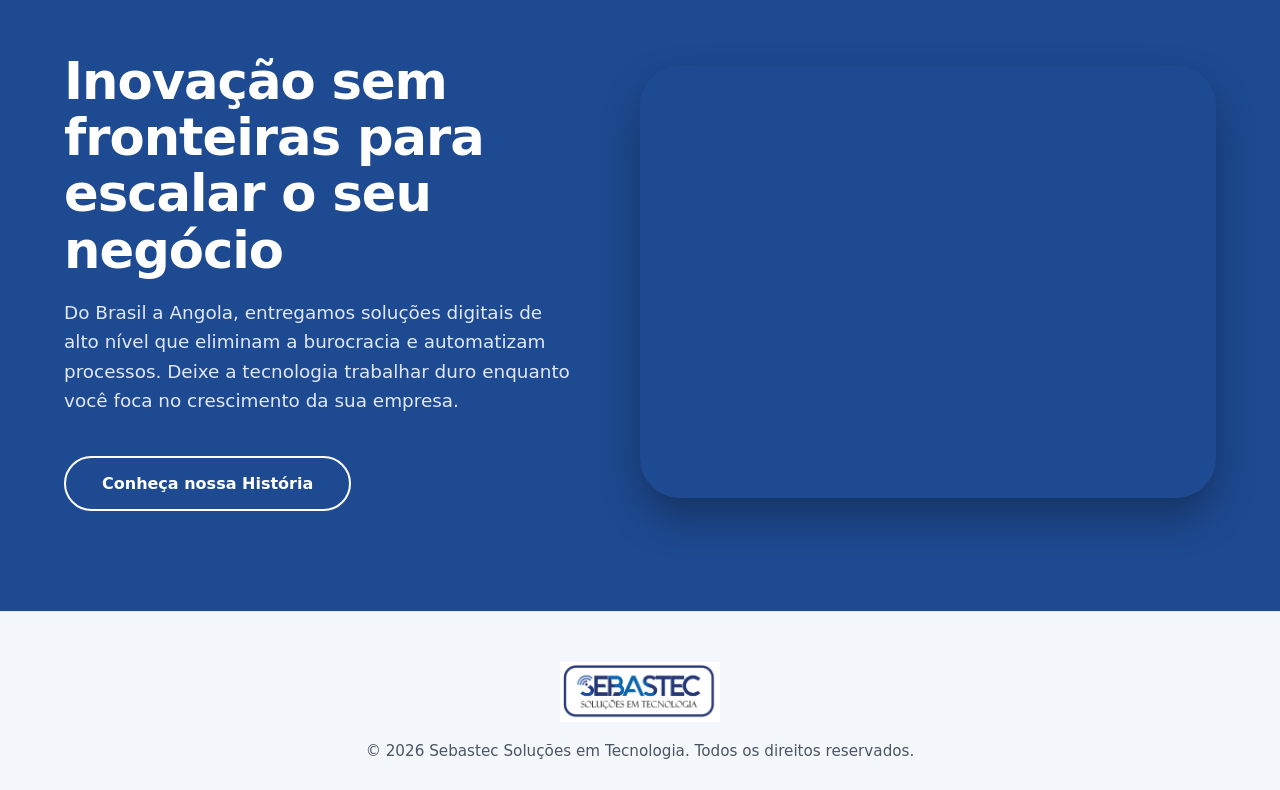
==== commit d5f8bab2: "V144 AJUSTE NO INDEX" ====
--- a/index.html
+++ b/index.html
@@ -63,7 +63,7 @@
 
     <section id="produtos" class="systems-grid-section">
       <div class="container">
-        <h2 class="section-main-title">Tudo o que o seu negócio precisa está aqui</h2>
+        <h2 class="section-main-title">Conheça nossos sistemas</h2>
         <div class="cards-grid-picpay">
 
           <a href="reino-cloud.html" class="sys-card">
@@ -112,6 +112,11 @@
 
   </main>
 
+  <!-- Botão Flutuante de Suporte -->
+  <a href="https://wa.me/5527999553035" class="floating-whatsapp" target="_blank" aria-label="Falar com Suporte">
+    <i class="fa-brands fa-whatsapp"></i>
+  </a>
+
   <script>
     const openMenuBtn = document.getElementById('openMenuBtn');
     const closeMenuBtn = document.getElementById('closeMenuBtn');
--- a/style.css
+++ b/style.css
@@ -1,5 +1,5 @@
 :root {
-  --primary: #1E4A91; 
+  --primary: #1E4A91;
   --primary-hover: #143468;
   --bg-white: #ffffff;
   --bg-gray: #f8fafc;
@@ -11,10 +11,14 @@
   --card-bg: #f1f5f9;
 }
 
-* { margin: 0; padding: 0; box-sizing: border-box; }
+* {
+  margin: 0;
+  padding: 0;
+  box-sizing: border-box;
+}
 
 body {
-  background-color: var(--bg-main); 
+  background-color: var(--bg-main);
   color: var(--text-main);
   font-family: system-ui, -apple-system, BlinkMacSystemFont, "Segoe UI", Roboto, Helvetica, Arial, sans-serif;
   overflow-x: hidden;
@@ -25,96 +29,480 @@
    HEADER DESKTOP E NAVEGAÇÃO
    ========================================= */
 header {
-  display: flex; justify-content: space-between; align-items: center; padding: 15px 5%;
-  background: rgba(255, 255, 255, 0.95); backdrop-filter: blur(10px); -webkit-backdrop-filter: blur(10px);
-  position: fixed; width: 100%; top: 0; z-index: 999; border-bottom: 1px solid var(--border-blue);
-}
-.header-left { display: flex; align-items: center; gap: 40px; }
-.logo-link { display: flex; align-items: center; text-decoration: none; }
-.logo-img { height: clamp(35px, 4vw, 45px); width: auto; object-fit: contain; }
-
-.desktop-nav ul { display: flex; list-style: none; gap: 30px; margin: 0; padding: 0; }
-.desktop-nav a { text-decoration: none; color: var(--text-main); font-weight: 700; font-size: 1rem; transition: 0.3s; }
-.desktop-nav a:hover, .desktop-nav a.active { color: var(--primary); }
-
-.header-right { display: flex; align-items: center; gap: 20px;}
-.btn-contact { background: var(--primary); color: white; padding: 12px 28px; border-radius: 999px; text-decoration: none; font-weight: 600; font-size: 0.95rem; transition: 0.3s; }
-.btn-contact:hover { background: var(--primary-hover); transform: translateY(-2px); box-shadow: 0 8px 15px rgba(30, 74, 145, 0.2); }
-.menu-btn { display: none; }
-
-.btn-back { display: flex; align-items: center; gap: 8px; color: var(--text-gray); text-decoration: none; font-weight: 600; font-size: 0.95rem; transition: 0.3s;}
-.btn-back:hover { color: var(--primary); transform: translateX(-4px);}
+  display: flex;
+  justify-content: space-between;
+  align-items: center;
+  padding: 15px 5%;
+  background: rgba(255, 255, 255, 0.95);
+  backdrop-filter: blur(10px);
+  -webkit-backdrop-filter: blur(10px);
+  position: fixed;
+  width: 100%;
+  top: 0;
+  z-index: 999;
+  border-bottom: 1px solid var(--border-blue);
+}
+
+.header-left {
+  display: flex;
+  align-items: center;
+  gap: 40px;
+}
+
+.logo-link {
+  display: flex;
+  align-items: center;
+  text-decoration: none;
+}
+
+.logo-img {
+  height: clamp(35px, 4vw, 45px);
+  width: auto;
+  object-fit: contain;
+}
+
+.desktop-nav ul {
+  display: flex;
+  list-style: none;
+  gap: 30px;
+  margin: 0;
+  padding: 0;
+}
+
+.desktop-nav a {
+  text-decoration: none;
+  color: var(--text-main);
+  font-weight: 700;
+  font-size: 1rem;
+  transition: 0.3s;
+}
+
+.desktop-nav a:hover,
+.desktop-nav a.active {
+  color: var(--primary);
+}
+
+.header-right {
+  display: flex;
+  align-items: center;
+  gap: 20px;
+}
+
+.btn-contact {
+  background: var(--primary);
+  color: white;
+  padding: 12px 28px;
+  border-radius: 999px;
+  text-decoration: none;
+  font-weight: 600;
+  font-size: 0.95rem;
+  transition: 0.3s;
+}
+
+.btn-contact:hover {
+  background: var(--primary-hover);
+  transform: translateY(-2px);
+  box-shadow: 0 8px 15px rgba(30, 74, 145, 0.2);
+}
+
+.menu-btn {
+  display: none;
+}
+
+.btn-back {
+  display: flex;
+  align-items: center;
+  gap: 8px;
+  color: var(--text-gray);
+  text-decoration: none;
+  font-weight: 600;
+  font-size: 0.95rem;
+  transition: 0.3s;
+}
+
+.btn-back:hover {
+  color: var(--primary);
+  transform: translateX(-4px);
+}
 
 /* =========================================
    MENU MOBILE OVERLAY (TIPO PICPAY)
    ========================================= */
 .mobile-menu {
-  position: fixed; top: 0; left: 0; width: 100%; height: 100dvh; background-color: var(--bg-white);
-  z-index: 9999; display: flex; flex-direction: column; transform: translateX(100%);
-  transition: transform 0.3s ease-in-out; visibility: hidden; 
-}
-.mobile-menu.open { transform: translateX(0); visibility: visible; }
-.mobile-menu-header { display: flex; justify-content: space-between; align-items: center; padding: 15px; border-bottom: 1px solid var(--border-blue); }
-.mobile-menu-links { display: flex; flex-direction: column; overflow-y: auto; }
-.mobile-menu-links a { display: flex; justify-content: space-between; align-items: center; padding: 24px 20px; text-decoration: none; color: var(--text-main); font-weight: 700; font-size: 1.15rem; border-bottom: 1px solid var(--border-color); }
-.mobile-menu-links a i { color: var(--text-gray); font-size: 0.9rem; }
-.mobile-menu-footer { padding: 20px; margin-top: auto; background: var(--bg-light); border-top: 1px solid var(--border-blue); }
-.btn-contact-mobile { display: flex; justify-content: center; align-items: center; width: 100%; padding: 18px; border-radius: 999px; background: var(--primary); color: white; text-decoration: none; font-weight: 700; font-size: 1.1rem; }
+  position: fixed;
+  top: 0;
+  left: 0;
+  width: 100%;
+  height: 100dvh;
+  background-color: var(--bg-white);
+  z-index: 9999;
+  display: flex;
+  flex-direction: column;
+  transform: translateX(100%);
+  transition: transform 0.3s ease-in-out;
+  visibility: hidden;
+}
+
+.mobile-menu.open {
+  transform: translateX(0);
+  visibility: visible;
+}
+
+.mobile-menu-header {
+  display: flex;
+  justify-content: space-between;
+  align-items: center;
+  padding: 15px;
+  border-bottom: 1px solid var(--border-blue);
+}
+
+.mobile-menu-links {
+  display: flex;
+  flex-direction: column;
+  overflow-y: auto;
+}
+
+.mobile-menu-links a {
+  display: flex;
+  justify-content: space-between;
+  align-items: center;
+  padding: 24px 20px;
+  text-decoration: none;
+  color: var(--text-main);
+  font-weight: 700;
+  font-size: 1.15rem;
+  border-bottom: 1px solid var(--border-color);
+}
+
+.mobile-menu-links a i {
+  color: var(--text-gray);
+  font-size: 0.9rem;
+}
+
+.mobile-menu-footer {
+  padding: 20px;
+  margin-top: auto;
+  background: var(--bg-light);
+  border-top: 1px solid var(--border-blue);
+}
+
+.btn-contact-mobile {
+  display: flex;
+  justify-content: center;
+  align-items: center;
+  width: 100%;
+  padding: 18px;
+  border-radius: 999px;
+  background: var(--primary);
+  color: white;
+  text-decoration: none;
+  font-weight: 700;
+  font-size: 1.1rem;
+}
 
 /* =========================================
    PÁGINA INICIAL (INDEX)
    ========================================= */
 .hero-sticky {
-  position: sticky; top: 0; z-index: 0; height: 100vh; width: 100%; display: flex; align-items: center; padding: 80px 5% 0; 
-  background: linear-gradient(rgba(10, 15, 30, 0.70), rgba(10, 15, 30, 0.85)), url('https://images.unsplash.com/photo-1555066931-4365d14bab8c?ixlib=rb-4.0.3&auto=format&fit=crop&w=1920&q=80') center/cover no-repeat; color: white;
-}
-.hero-content { max-width: 650px; text-align: left; }
-.hero-content h1 { font-size: clamp(3rem, 5vw, 4.5rem); line-height: 1.1; margin-bottom: 20px; font-weight: 800; letter-spacing: -1px; }
-.hero-content p { font-size: clamp(1.1rem, 2vw, 1.3rem); color: #e5e7eb; margin-bottom: 40px; line-height: 1.6; }
-.btn-primary { background: white; color: var(--text-main); padding: 18px 40px; border-radius: 999px; text-decoration: none; font-weight: 700; font-size: 1.1rem; display: inline-flex; align-items: center; gap: 10px; transition: 0.3s; }
-.btn-primary:hover { background: var(--primary); color: white; transform: translateY(-2px); box-shadow: 0 10px 20px rgba(0,0,0,0.3);}
-
-.content-slider { position: relative; z-index: 10; background-color: var(--bg-white); border-radius: 40px 40px 0 0; box-shadow: 0 -10px 40px rgba(0,0,0,0.1); overflow: hidden; }
-
-.systems-grid-section { background-color: var(--bg-light); padding: 100px 5%; position: relative; overflow: hidden; z-index: 1; }
-.systems-grid-section::before { content: ''; position: absolute; top: -10%; left: -5%; width: 40vw; height: 40vw; background: radial-gradient(circle, rgba(30, 74, 145, 0.08) 0%, transparent 70%); z-index: -1; }
-.systems-grid-section::after { content: ''; position: absolute; bottom: -10%; right: -5%; width: 45vw; height: 45vw; background: radial-gradient(circle, rgba(30, 74, 145, 0.06) 0%, transparent 70%); z-index: -1; }
-.container { max-width: 1300px; margin: auto; }
-.section-main-title { font-size: clamp(2.2rem, 4vw, 3rem); font-weight: 800; color: var(--primary); margin-bottom: 50px; letter-spacing: -1px; }
-
-.cards-grid-picpay { display: grid; grid-template-columns: repeat(auto-fit, minmax(260px, 1fr)); gap: 25px; }
-.sys-card { background: rgba(255, 255, 255, 0.45); backdrop-filter: blur(16px); -webkit-backdrop-filter: blur(16px); border-radius: 24px; padding: 40px 30px; display: flex; flex-direction: column; align-items: flex-start; text-decoration: none; border: 1px solid rgba(255, 255, 255, 0.8); box-shadow: 0 10px 30px rgba(30, 74, 145, 0.08); transition: all 0.4s cubic-bezier(0.175, 0.885, 0.32, 1.27); position: relative; overflow: hidden; }
-.sys-card::before { content: ''; position: absolute; top: 0; left: -150%; width: 50%; height: 100%; background: linear-gradient(to right, transparent, rgba(255, 255, 255, 0.6), transparent); transform: skewX(-20deg); transition: 0.6s cubic-bezier(0.175, 0.885, 0.32, 1.27); z-index: 1; }
-.sys-card:hover::before { left: 150%; }
-.sys-card > * { position: relative; z-index: 2; }
-.sys-card:hover { transform: translateY(-10px); background: rgba(255, 255, 255, 0.85); border-color: var(--primary); box-shadow: 0 25px 50px rgba(30, 74, 145, 0.15); }
-.sys-card-icon { font-size: 2rem; color: var(--text-main); margin-bottom: 30px; transition: 0.3s; }
-.sys-card:hover .sys-card-icon { color: var(--primary); transform: scale(1.15); }
-.sys-card h3 { font-size: 1.5rem; font-weight: 800; color: var(--text-main); margin-bottom: 12px; transition: 0.3s; letter-spacing: -0.5px; }
-.sys-card:hover h3 { color: var(--primary); }
-.sys-card p { font-size: 1.05rem; color: var(--text-gray); line-height: 1.6; margin-bottom: 30px; }
-.sys-arrow { margin-top: auto; align-self: flex-end; color: var(--text-main); font-size: 1.2rem; transition: all 0.3s; }
-.sys-card:hover .sys-arrow { transform: translateX(6px); color: var(--primary); }
-
-.picpay-authority-section { background-color: var(--primary); padding: 100px 5%; }
-.picpay-container { max-width: 1300px; margin: auto; display: flex; align-items: center; gap: 5%; }
-.picpay-text-area { width: 45%; }
-.picpay-text-area h2 { font-size: clamp(2rem, 4vw, 3.5rem); font-weight: 800; margin-bottom: 20px; line-height: 1.1; letter-spacing: -1px; color: var(--bg-white); }
-.picpay-text-area p { font-size: 1.15rem; color: #e0e7ff; line-height: 1.6; margin-bottom: 40px; }
-
-.btn-outline { display: inline-block; padding: 16px 36px; border-radius: 999px; border: 2px solid var(--bg-white); color: var(--bg-white); font-weight: 700; text-decoration: none; transition: 0.3s; }
-.btn-outline:hover { background-color: var(--bg-white); color: var(--primary); box-shadow: 0 10px 25px rgba(0,0,0,0.2); }
-
-.picpay-image-area { width: 50%; aspect-ratio: 4/3; background: url('https://images.unsplash.com/photo-1573164713988-8665fc963095?ixlib=rb-4.0.3&auto=format&fit=crop&w=1200&q=80') center/cover no-repeat; border-radius: 40px; box-shadow: 0 20px 40px rgba(0,0,0,0.3); }
+  position: sticky;
+  top: 0;
+  z-index: 0;
+  height: 100vh;
+  width: 100%;
+  display: flex;
+  align-items: center;
+  padding: 80px 5% 0;
+  background: linear-gradient(rgba(10, 15, 30, 0.70), rgba(10, 15, 30, 0.85)), url('https://images.unsplash.com/photo-1555066931-4365d14bab8c?ixlib=rb-4.0.3&auto=format&fit=crop&w=1920&q=80') center/cover no-repeat;
+  color: white;
+}
+
+.hero-content {
+  max-width: 650px;
+  text-align: left;
+}
+
+.hero-content h1 {
+  font-size: clamp(3rem, 5vw, 4.5rem);
+  line-height: 1.1;
+  margin-bottom: 20px;
+  font-weight: 800;
+  letter-spacing: -1px;
+}
+
+.hero-content p {
+  font-size: clamp(1.1rem, 2vw, 1.3rem);
+  color: #e5e7eb;
+  margin-bottom: 40px;
+  line-height: 1.6;
+}
+
+.btn-primary {
+  background: white;
+  color: var(--text-main);
+  padding: 18px 40px;
+  border-radius: 999px;
+  text-decoration: none;
+  font-weight: 700;
+  font-size: 1.1rem;
+  display: inline-flex;
+  align-items: center;
+  gap: 10px;
+  transition: 0.3s;
+}
+
+.btn-primary:hover {
+  background: var(--primary);
+  color: white;
+  transform: translateY(-2px);
+  box-shadow: 0 10px 20px rgba(0, 0, 0, 0.3);
+}
+
+.content-slider {
+  position: relative;
+  z-index: 10;
+  background-color: var(--bg-white);
+  border-radius: 40px 40px 0 0;
+  box-shadow: 0 -10px 40px rgba(0, 0, 0, 0.1);
+  overflow: hidden;
+}
+
+.systems-grid-section {
+  background-color: var(--bg-light);
+  padding: 100px 5%;
+  position: relative;
+  overflow: hidden;
+  z-index: 1;
+}
+
+.systems-grid-section::before {
+  content: '';
+  position: absolute;
+  top: -10%;
+  left: -5%;
+  width: 40vw;
+  height: 40vw;
+  background: radial-gradient(circle, rgba(30, 74, 145, 0.08) 0%, transparent 70%);
+  z-index: -1;
+}
+
+.systems-grid-section::after {
+  content: '';
+  position: absolute;
+  bottom: -10%;
+  right: -5%;
+  width: 45vw;
+  height: 45vw;
+  background: radial-gradient(circle, rgba(30, 74, 145, 0.06) 0%, transparent 70%);
+  z-index: -1;
+}
+
+.container {
+  max-width: 1300px;
+  margin: auto;
+}
+
+.section-main-title {
+  font-size: clamp(2.2rem, 4vw, 3rem);
+  font-weight: 800;
+  color: var(--primary);
+  margin-bottom: 50px;
+  letter-spacing: -1px;
+}
+
+.cards-grid-picpay {
+  display: grid;
+  grid-template-columns: repeat(auto-fit, minmax(260px, 1fr));
+  gap: 25px;
+}
+
+.sys-card {
+  background: rgba(95, 163, 240, 0.85);
+  backdrop-filter: blur(16px);
+  -webkit-backdrop-filter: blur(16px);
+  border-radius: 24px;
+  padding: 40px 30px;
+  display: flex;
+  flex-direction: column;
+  align-items: flex-start;
+  text-decoration: none;
+  border: 1px solid rgba(255, 255, 255, 0.4);
+  box-shadow: 0 10px 30px rgba(95, 163, 240, 0.15);
+  transition: all 0.4s cubic-bezier(0.175, 0.885, 0.32, 1.27);
+  position: relative;
+  overflow: hidden;
+}
+
+.sys-card::before {
+  content: '';
+  position: absolute;
+  top: 0;
+  left: -150%;
+  width: 50%;
+  height: 100%;
+  background: linear-gradient(to right, transparent, rgba(255, 255, 255, 0.5), transparent);
+  transform: skewX(-20deg);
+  transition: 0.6s cubic-bezier(0.175, 0.885, 0.32, 1.27);
+  z-index: 1;
+}
+
+.sys-card:hover::before {
+  left: 150%;
+}
+
+.sys-card>* {
+  position: relative;
+  z-index: 2;
+}
+
+.sys-card:hover {
+  transform: translateY(-10px);
+  background: rgba(95, 163, 240, 1);
+  border-color: rgba(255, 255, 255, 0.7);
+  box-shadow: 0 25px 50px rgba(95, 163, 240, 0.3);
+}
+
+.sys-card-icon {
+  font-size: 2rem;
+  color: #ffffff;
+  margin-bottom: 30px;
+  transition: 0.3s;
+}
+
+.sys-card:hover .sys-card-icon {
+  color: #ffffff;
+  transform: scale(1.15);
+}
+
+.sys-card h3 {
+  font-size: 1.5rem;
+  font-weight: 800;
+  color: #ffffff;
+  margin-bottom: 12px;
+  transition: 0.3s;
+  letter-spacing: -0.5px;
+}
+
+.sys-card:hover h3 {
+  color: #ffffff;
+}
+
+.sys-card p {
+  font-size: 1.05rem;
+  color: rgba(255, 255, 255, 0.95);
+  line-height: 1.6;
+  margin-bottom: 30px;
+}
+
+.sys-arrow {
+  margin-top: auto;
+  align-self: flex-end;
+  color: #ffffff;
+  font-size: 1.2rem;
+  transition: all 0.3s;
+}
+
+.sys-card:hover .sys-arrow {
+  transform: translateX(6px);
+  color: #ffffff;
+}
+
+.picpay-authority-section {
+  background-color: var(--primary);
+  padding: 100px 5%;
+}
+
+.picpay-container {
+  max-width: 1300px;
+  margin: auto;
+  display: flex;
+  align-items: center;
+  gap: 5%;
+}
+
+.picpay-text-area {
+  width: 45%;
+}
+
+.picpay-text-area h2 {
+  font-size: clamp(2rem, 4vw, 3.5rem);
+  font-weight: 800;
+  margin-bottom: 20px;
+  line-height: 1.1;
+  letter-spacing: -1px;
+  color: var(--bg-white);
+}
+
+.picpay-text-area p {
+  font-size: 1.15rem;
+  color: #e0e7ff;
+  line-height: 1.6;
+  margin-bottom: 40px;
+}
+
+.btn-outline {
+  display: inline-block;
+  padding: 16px 36px;
+  border-radius: 999px;
+  border: 2px solid var(--bg-white);
+  color: var(--bg-white);
+  font-weight: 700;
+  text-decoration: none;
+  transition: 0.3s;
+}
+
+.btn-outline:hover {
+  background-color: var(--bg-white);
+  color: var(--primary);
+  box-shadow: 0 10px 25px rgba(0, 0, 0, 0.2);
+}
+
+.picpay-image-area {
+  width: 50%;
+  aspect-ratio: 4/3;
+  background: url('https://images.unsplash.com/photo-1573164713988-8665fc963095?ixlib=rb-4.0.3&auto=format&fit=crop&w=1200&q=80') center/cover no-repeat;
+  border-radius: 40px;
+  box-shadow: 0 20px 40px rgba(0, 0, 0, 0.3);
+}
 
 /* =========================================
    PÁGINA SOBRE
    ========================================= */
-.master-block { background: linear-gradient(135deg, #0b1120 0%, #111827 100%); padding: 150px 5% 120px; color: white; width: 100%; }
-.master-header { display: flex; justify-content: space-between; align-items: flex-start; gap: 40px; margin-bottom: 60px; max-width: 1300px; margin: 0 auto 60px; }
-.master-title { max-width: 800px; }
-.master-title h1 { font-size: clamp(2.5rem, 5vw, 4rem); line-height: 1.1; font-weight: 800; margin-bottom: 24px; color: white; letter-spacing: -1px; }
-.master-title p { font-size: 1.15rem; line-height: 1.8; color: #cbd5e1; margin-bottom: 20px; }
+.master-block {
+  background: linear-gradient(135deg, #0b1120 0%, #111827 100%);
+  padding: 150px 5% 120px;
+  color: white;
+  width: 100%;
+}
+
+.master-header {
+  display: flex;
+  justify-content: space-between;
+  align-items: flex-start;
+  gap: 40px;
+  margin-bottom: 60px;
+  max-width: 1300px;
+  margin: 0 auto 60px;
+}
+
+.master-title {
+  max-width: 800px;
+}
+
+.master-title h1 {
+  font-size: clamp(2.5rem, 5vw, 4rem);
+  line-height: 1.1;
+  font-weight: 800;
+  margin-bottom: 24px;
+  color: white;
+  letter-spacing: -1px;
+}
+
+.master-title p {
+  font-size: 1.15rem;
+  line-height: 1.8;
+  color: #cbd5e1;
+  margin-bottom: 20px;
+}
 
 /* Estilização especial para a última frase de impacto */
 .master-title p:last-child {
@@ -126,90 +514,483 @@
   padding-left: 18px;
 }
 
-.btn-white { background: white; color: var(--text-main); padding: 16px 36px; border-radius: 12px; text-decoration: none; font-weight: 700; font-size: 1.05rem; display: inline-flex; align-items: center; gap: 12px; transition: 0.3s; white-space: nowrap; }
-.btn-white:hover { transform: translateY(-3px); box-shadow: 0 10px 25px rgba(0,0,0,0.3); }
-
-.team-grid { display: grid; grid-template-columns: repeat(auto-fit, minmax(320px, 1fr)); gap: 40px; margin-top: 60px; max-width: 1300px; margin: 60px auto 0;}
-.team-card { text-align: center; }
-.team-photo-box { background-color: var(--primary); border-radius: 30px; aspect-ratio: 4 / 5; margin-bottom: 30px; overflow: hidden; display: flex; align-items: center; justify-content: center; position: relative; }
-.team-photo-box img { width: 100%; height: 100%; object-fit: cover; object-position: center; transition: 0.4s; }
-.team-card:hover .team-photo-box img { transform: scale(1.05); }
-.team-info h3 { font-size: 1.6rem; font-weight: 700; margin-bottom: 5px; color: white; }
-.team-info p { color: #94a3b8; font-weight: 500; margin-bottom: 20px; font-size: 1rem; }
-.team-social { display: flex; justify-content: center; gap: 15px; }
-.team-social a { width: 40px; height: 40px; background: white; border-radius: 50%; display: flex; align-items: center; justify-content: center; color: var(--text-main); text-decoration: none; transition: 0.3s; font-size: 1.1rem; }
-.team-social a:hover { background: var(--primary); color: white; }
+.btn-white {
+  background: white;
+  color: var(--text-main);
+  padding: 16px 36px;
+  border-radius: 12px;
+  text-decoration: none;
+  font-weight: 700;
+  font-size: 1.05rem;
+  display: inline-flex;
+  align-items: center;
+  gap: 12px;
+  transition: 0.3s;
+  white-space: nowrap;
+}
+
+.btn-white:hover {
+  transform: translateY(-3px);
+  box-shadow: 0 10px 25px rgba(0, 0, 0, 0.3);
+}
+
+.team-grid {
+  display: grid;
+  grid-template-columns: repeat(auto-fit, minmax(320px, 1fr));
+  gap: 40px;
+  margin-top: 60px;
+  max-width: 1300px;
+  margin: 60px auto 0;
+}
+
+.team-card {
+  text-align: center;
+}
+
+.team-photo-box {
+  background-color: var(--primary);
+  border-radius: 30px;
+  aspect-ratio: 4 / 5;
+  margin-bottom: 30px;
+  overflow: hidden;
+  display: flex;
+  align-items: center;
+  justify-content: center;
+  position: relative;
+}
+
+.team-photo-box img {
+  width: 100%;
+  height: 100%;
+  object-fit: cover;
+  object-position: center;
+  transition: 0.4s;
+}
+
+.team-card:hover .team-photo-box img {
+  transform: scale(1.05);
+}
+
+.team-info h3 {
+  font-size: 1.6rem;
+  font-weight: 700;
+  margin-bottom: 5px;
+  color: white;
+}
+
+.team-info p {
+  color: #94a3b8;
+  font-weight: 500;
+  margin-bottom: 20px;
+  font-size: 1rem;
+}
+
+.team-social {
+  display: flex;
+  justify-content: center;
+  gap: 15px;
+}
+
+.team-social a {
+  width: 40px;
+  height: 40px;
+  background: white;
+  border-radius: 50%;
+  display: flex;
+  align-items: center;
+  justify-content: center;
+  color: var(--text-main);
+  text-decoration: none;
+  transition: 0.3s;
+  font-size: 1.1rem;
+}
+
+.team-social a:hover {
+  background: var(--primary);
+  color: white;
+}
 
 /* =========================================
    PÁGINAS DE PRODUTOS
    ========================================= */
-.product-hero { text-align: center; padding: 150px 20px 60px; background: linear-gradient(180deg, var(--bg-gray) 0%, var(--bg-white) 100%); position: relative; }
-.product-icon { font-size: 3rem; color: var(--primary); margin-bottom: 24px; display: inline-flex; align-items: center; justify-content: center; width: 80px; height: 80px; background: white; border-radius: 20px; box-shadow: 0 10px 25px rgba(30, 74, 145, 0.1); }
-.product-hero h1 { font-size: clamp(2.5rem, 5vw, 4rem); line-height: 1.1; margin-bottom: 24px; font-weight: 800; letter-spacing: -1px; color: var(--text-main); }
-.product-hero p.subtitle { font-size: clamp(1.1rem, 2vw, 1.25rem); color: var(--text-gray); max-width: 750px; margin: 0 auto 40px; line-height: 1.7; font-weight: 400; }
-.product-hero .btn-primary { background: var(--primary); color: white; padding: 16px 40px; border-radius: 999px; text-decoration: none; font-weight: 600; font-size: 1.1rem; display: inline-flex; align-items: center; gap: 10px; transition: 0.3s; box-shadow: 0 8px 20px rgba(30, 74, 145, 0.2); }
-.product-hero .btn-primary:hover { background: var(--primary-hover); transform: translateY(-3px); box-shadow: 0 12px 25px rgba(30, 74, 145, 0.3); }
-
-.system-preview { max-width: 1000px; margin: -20px auto 80px; padding: 0 20px; }
-.preview-box { width: 100%; aspect-ratio: 16/9; background: var(--bg-gray); border: 1px solid var(--border-color); border-radius: 24px; box-shadow: 0 20px 40px rgba(0,0,0,0.08); display: flex; align-items: center; justify-content: center; color: #cbd5e1; font-size: 4rem; overflow: hidden; }
-.preview-box img { width: 100%; height: 100%; object-fit: cover; }
-
-.features-section { padding: 40px 5% 100px; background: var(--bg-white); }
-.features-grid { max-width: 1200px; margin: auto; display: grid; grid-template-columns: repeat(auto-fit, minmax(300px, 1fr)); gap: 40px; }
-.feature-card { background: var(--bg-gray); border-radius: 24px; padding: 40px 32px; border: 1px solid transparent; text-align: left; transition: 0.3s; }
-.feature-card:hover { transform: translateY(-5px); background: white; border-color: var(--border-color); box-shadow: 0 10px 30px rgba(0, 0, 0, 0.05); }
-.feature-card i { font-size: 2.2rem; color: var(--primary); margin-bottom: 24px; }
-.feature-card h3 { font-size: 1.4rem; margin-bottom: 16px; color: var(--text-main); font-weight: 700; }
-.feature-card p { color: var(--text-gray); line-height: 1.6; font-size: 1rem; }
+.product-hero {
+  text-align: center;
+  padding: 150px 20px 60px;
+  background: linear-gradient(180deg, var(--bg-gray) 0%, var(--bg-white) 100%);
+  position: relative;
+}
+
+.product-icon {
+  font-size: 3rem;
+  color: var(--primary);
+  margin-bottom: 24px;
+  display: inline-flex;
+  align-items: center;
+  justify-content: center;
+  width: 80px;
+  height: 80px;
+  background: white;
+  border-radius: 20px;
+  box-shadow: 0 10px 25px rgba(30, 74, 145, 0.1);
+}
+
+.product-hero h1 {
+  font-size: clamp(2.5rem, 5vw, 4rem);
+  line-height: 1.1;
+  margin-bottom: 24px;
+  font-weight: 800;
+  letter-spacing: -1px;
+  color: var(--text-main);
+}
+
+.product-hero p.subtitle {
+  font-size: clamp(1.1rem, 2vw, 1.25rem);
+  color: var(--text-gray);
+  max-width: 750px;
+  margin: 0 auto 40px;
+  line-height: 1.7;
+  font-weight: 400;
+}
+
+.product-hero .btn-primary {
+  background: var(--primary);
+  color: white;
+  padding: 16px 40px;
+  border-radius: 999px;
+  text-decoration: none;
+  font-weight: 600;
+  font-size: 1.1rem;
+  display: inline-flex;
+  align-items: center;
+  gap: 10px;
+  transition: 0.3s;
+  box-shadow: 0 8px 20px rgba(30, 74, 145, 0.2);
+}
+
+.product-hero .btn-primary:hover {
+  background: var(--primary-hover);
+  transform: translateY(-3px);
+  box-shadow: 0 12px 25px rgba(30, 74, 145, 0.3);
+}
+
+.system-preview {
+  max-width: 1000px;
+  margin: -20px auto 80px;
+  padding: 0 20px;
+}
+
+.preview-box {
+  width: 100%;
+  aspect-ratio: 16/9;
+  background: var(--bg-gray);
+  border: 1px solid var(--border-color);
+  border-radius: 24px;
+  box-shadow: 0 20px 40px rgba(0, 0, 0, 0.08);
+  display: flex;
+  align-items: center;
+  justify-content: center;
+  color: #cbd5e1;
+  font-size: 4rem;
+  overflow: hidden;
+}
+
+.preview-box img {
+  width: 100%;
+  height: 100%;
+  object-fit: cover;
+}
+
+.features-section {
+  padding: 40px 5% 100px;
+  background: var(--bg-white);
+}
+
+.features-grid {
+  max-width: 1200px;
+  margin: auto;
+  display: grid;
+  grid-template-columns: repeat(auto-fit, minmax(300px, 1fr));
+  gap: 40px;
+}
+
+.feature-card {
+  background: var(--bg-gray);
+  border-radius: 24px;
+  padding: 40px 32px;
+  border: 1px solid transparent;
+  text-align: left;
+  transition: 0.3s;
+}
+
+.feature-card:hover {
+  transform: translateY(-5px);
+  background: white;
+  border-color: var(--border-color);
+  box-shadow: 0 10px 30px rgba(0, 0, 0, 0.05);
+}
+
+.feature-card i {
+  font-size: 2.2rem;
+  color: var(--primary);
+  margin-bottom: 24px;
+}
+
+.feature-card h3 {
+  font-size: 1.4rem;
+  margin-bottom: 16px;
+  color: var(--text-main);
+  font-weight: 700;
+}
+
+.feature-card p {
+  color: var(--text-gray);
+  line-height: 1.6;
+  font-size: 1rem;
+}
 
 /* =========================================
    FOOTER
    ========================================= */
-footer { background: var(--bg-light); border-top: 1px solid var(--border-blue); padding: 50px 20px 30px; text-align: center; display: flex; flex-direction: column; align-items: center; }
-.footer-logo-link { display: flex; align-items: center; justify-content: center; margin-bottom: 20px; text-decoration: none; }
-.footer-logo-img { height: clamp(40px, 6vw, 60px); width: auto; object-fit: contain; }
+footer {
+  background: var(--bg-light);
+  border-top: 1px solid var(--border-blue);
+  padding: 50px 20px 30px;
+  text-align: center;
+  display: flex;
+  flex-direction: column;
+  align-items: center;
+}
+
+.footer-logo-link {
+  display: flex;
+  align-items: center;
+  justify-content: center;
+  margin-bottom: 20px;
+  text-decoration: none;
+}
+
+.footer-logo-img {
+  height: clamp(40px, 6vw, 60px);
+  width: auto;
+  object-fit: contain;
+}
 
 /* =========================================
    AJUSTES MOBILE (A MÁGICA ACONTECE AQUI)
    ========================================= */
 @media (max-width: 900px) {
-  header { padding: 10px 15px; }
-  .desktop-nav, .desktop-btn { display: none; }
-  .menu-btn { display: flex; align-items: center; justify-content: center; width: 44px; height: 44px; border-radius: 50%; background-color: transparent; border: none; color: var(--text-main); font-size: 1.5rem; cursor: pointer; }
-  .logo-img { height: 32px; }
+  header {
+    padding: 10px 15px;
+  }
+
+  .desktop-nav,
+  .desktop-btn {
+    display: none;
+  }
+
+  .menu-btn {
+    display: flex;
+    align-items: center;
+    justify-content: center;
+    width: 44px;
+    height: 44px;
+    border-radius: 50%;
+    background-color: transparent;
+    border: none;
+    color: var(--text-main);
+    font-size: 1.5rem;
+    cursor: pointer;
+  }
+
+  .logo-img {
+    height: 32px;
+  }
 
   /* Ajustes Index */
-  .hero-sticky { padding: 100px 20px 0; }
-  .hero-content { text-align: left; margin: 0; /* Alinhamento à esquerda mantido */ }
-  .hero-content h1 { font-size: 2.5rem; }
-  .hero-content p { font-size: 1.1rem; }
-  .btn-primary { width: 100%; justify-content: center; padding: 18px 20px; }
-
-  .systems-grid-section { padding: 60px 5%; }
-  .section-main-title { font-size: 2rem; margin-bottom: 30px; text-align: left; } /* Título à esquerda */
-
-  .picpay-authority-section { padding: 80px 5%; }
-  .picpay-container { flex-direction: column; gap: 40px; text-align: left; } /* Textos à esquerda */
-  .picpay-text-area { width: 100%; }
-  .picpay-text-area h2 { font-size: 2.2rem; }
-  .picpay-image-area { width: 100%; border-radius: 24px; }
-  .btn-outline { width: 100%; justify-content: center; text-align: center; }
+  .hero-sticky {
+    padding: 100px 20px 0;
+  }
+
+  .hero-content {
+    text-align: left;
+    margin: 0;
+    /* Alinhamento à esquerda mantido */
+  }
+
+  .hero-content h1 {
+    font-size: 2.5rem;
+  }
+
+  .hero-content p {
+    font-size: 1.1rem;
+  }
+
+  .btn-primary {
+    width: 100%;
+    justify-content: center;
+    padding: 18px 20px;
+  }
+
+  .systems-grid-section {
+    padding: 60px 5%;
+  }
+
+  .section-main-title {
+    font-size: 2rem;
+    margin-bottom: 30px;
+    text-align: left;
+  }
+
+  /* Título à esquerda */
+
+  .picpay-authority-section {
+    padding: 80px 5%;
+  }
+
+  .picpay-container {
+    flex-direction: column;
+    gap: 40px;
+    text-align: left;
+  }
+
+  /* Textos à esquerda */
+  .picpay-text-area {
+    width: 100%;
+  }
+
+  .picpay-text-area h2 {
+    font-size: 2.2rem;
+  }
+
+  .picpay-image-area {
+    width: 100%;
+    border-radius: 24px;
+  }
+
+  .btn-outline {
+    width: 100%;
+    justify-content: center;
+    text-align: center;
+  }
 
   /* Ajustes SOBRE */
-  .master-block { padding: 120px 20px 80px; } /* Ajuste de padding */
-  .master-header { flex-direction: column; text-align: left; /* ALINHAMENTO À ESQUERDA AQUI! */ }
-  .master-title h1 { font-size: 2.4rem; margin-bottom: 20px; }
-  .master-title p { font-size: 1.05rem; margin-bottom: 20px; }
-  .btn-white { width: 100%; justify-content: center; margin-top: 10px;}
-  .team-grid { grid-template-columns: 1fr; gap: 60px; margin-top: 40px; }
-  .team-photo-box { aspect-ratio: 1 / 1; }
+  .master-block {
+    padding: 120px 20px 80px;
+  }
+
+  /* Ajuste de padding */
+  .master-header {
+    flex-direction: column;
+    text-align: left;
+    /* ALINHAMENTO À ESQUERDA AQUI! */
+  }
+
+  .master-title h1 {
+    font-size: 2.4rem;
+    margin-bottom: 20px;
+  }
+
+  .master-title p {
+    font-size: 1.05rem;
+    margin-bottom: 20px;
+  }
+
+  .btn-white {
+    width: 100%;
+    justify-content: center;
+    margin-top: 10px;
+  }
+
+  .team-grid {
+    grid-template-columns: 1fr;
+    gap: 60px;
+    margin-top: 40px;
+  }
+
+  .team-photo-box {
+    aspect-ratio: 1 / 1;
+  }
 
   /* Ajustes Produtos */
-  .product-hero { padding: 120px 15px 40px; }
-  .product-hero h1 { font-size: 2.2rem; }
-  .system-preview { margin: 0px 10px 40px; padding: 0; }
-  .preview-box { border-radius: 16px; }
-  .features-section { padding: 30px 15px 60px; }
-  .features-grid { gap: 20px; }
-  .feature-card { padding: 30px 24px; border-radius: 20px; }
+  .product-hero {
+    padding: 120px 15px 40px;
+  }
+
+  .product-hero h1 {
+    font-size: 2.2rem;
+  }
+
+  .system-preview {
+    margin: 0px 10px 40px;
+    padding: 0;
+  }
+
+  .preview-box {
+    border-radius: 16px;
+  }
+
+  .features-section {
+    padding: 30px 15px 60px;
+  }
+
+  .features-grid {
+    gap: 20px;
+  }
+
+  .feature-card {
+    padding: 30px 24px;
+    border-radius: 20px;
+  }
+}
+
+/* =========================================
+   BOTÃO FLUTUANTE DE SUPORTE (WHATSAPP)
+   ========================================= */
+.floating-whatsapp {
+  position: fixed;
+  bottom: 30px;
+  right: 30px;
+  width: 60px;
+  height: 60px;
+  background-color: #25d366;
+  color: white;
+  border-radius: 50%;
+  display: flex;
+  align-items: center;
+  justify-content: center;
+  font-size: 2rem;
+  box-shadow: 0 10px 20px rgba(37, 211, 102, 0.4);
+  z-index: 1000;
+  text-decoration: none;
+  transition: all 0.3s cubic-bezier(0.175, 0.885, 0.32, 1.27);
+  animation: pulse-wpp 2s infinite;
+}
+
+.floating-whatsapp:hover {
+  transform: scale(1.1) translateY(-5px);
+  background-color: #20ba56;
+}
+
+@keyframes pulse-wpp {
+  0% {
+    box-shadow: 0 0 0 0 rgba(37, 211, 102, 0.7);
+  }
+
+  70% {
+    box-shadow: 0 0 0 15px rgba(37, 211, 102, 0);
+  }
+
+  100% {
+    box-shadow: 0 0 0 0 rgba(37, 211, 102, 0);
+  }
+}
+
+@media (max-width: 900px) {
+  .floating-whatsapp {
+    bottom: 20px;
+    right: 20px;
+    width: 55px;
+    height: 55px;
+    font-size: 1.8rem;
+  }
 }
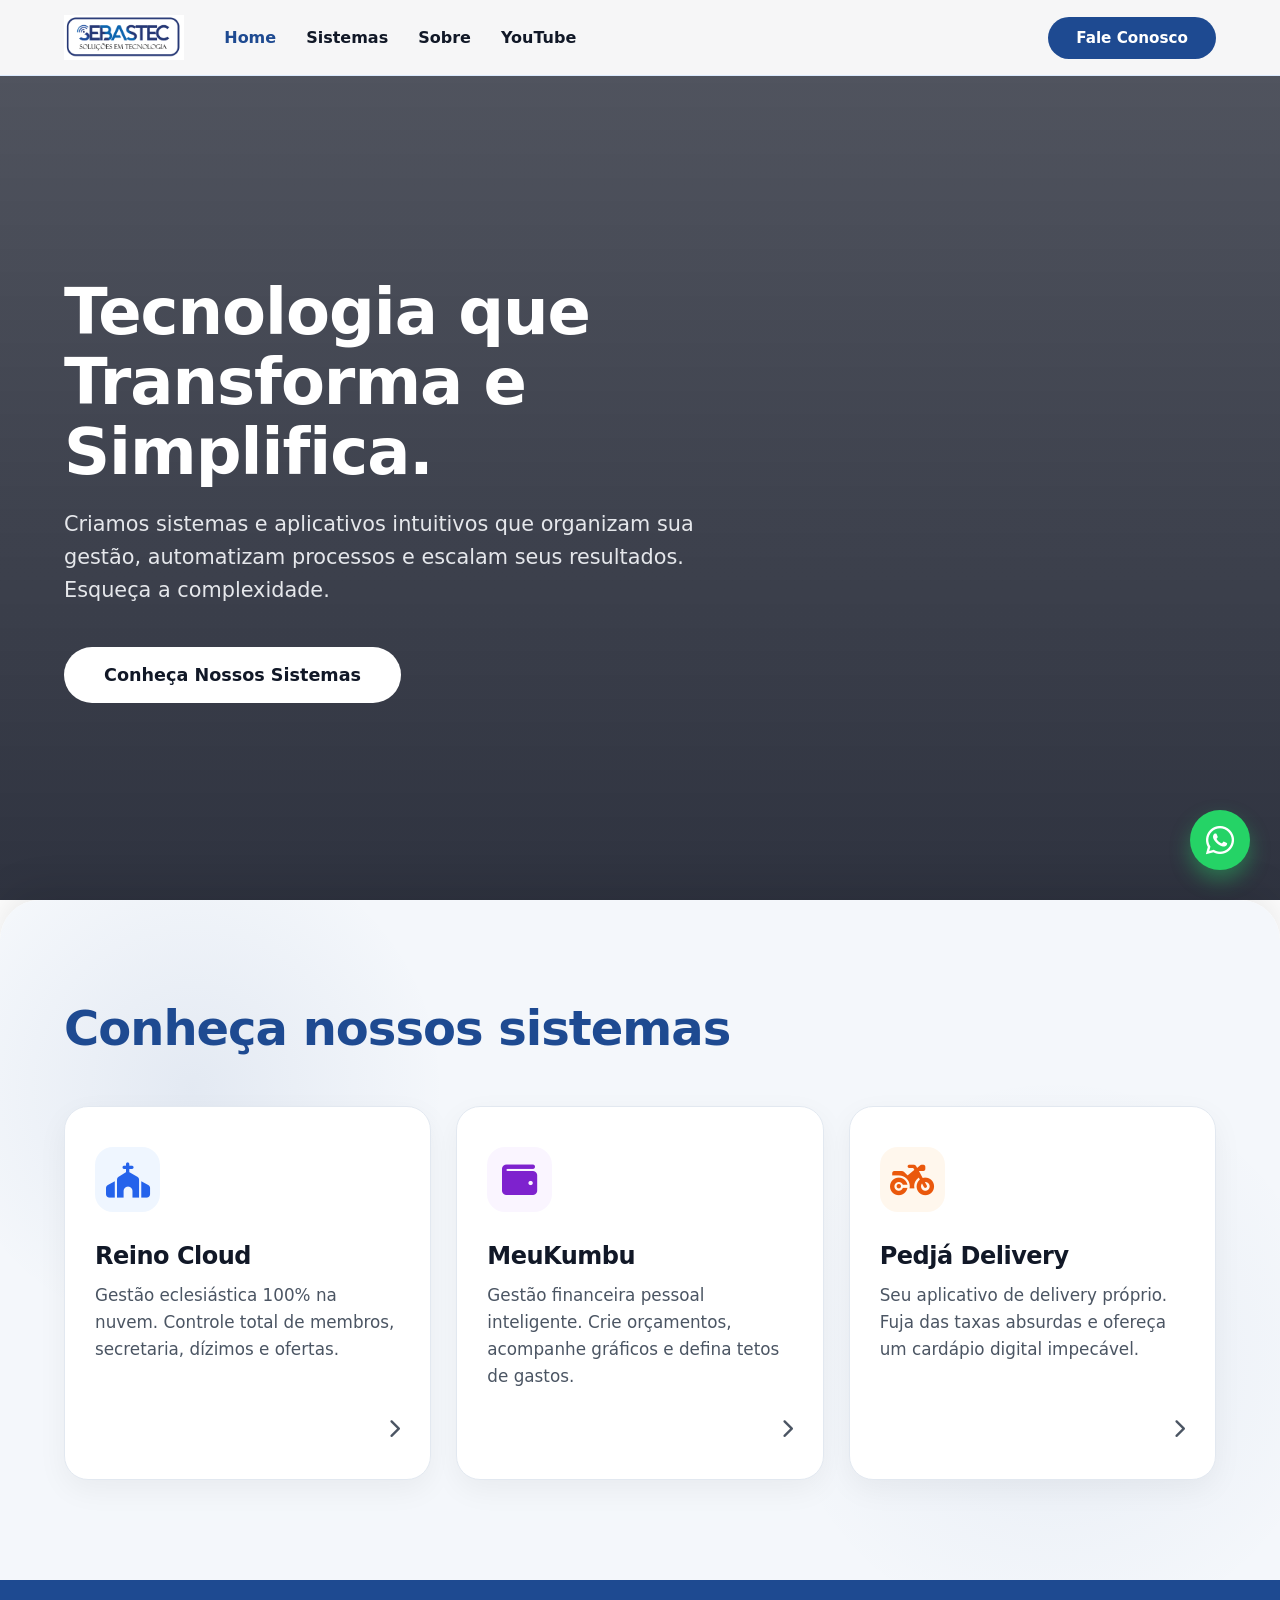
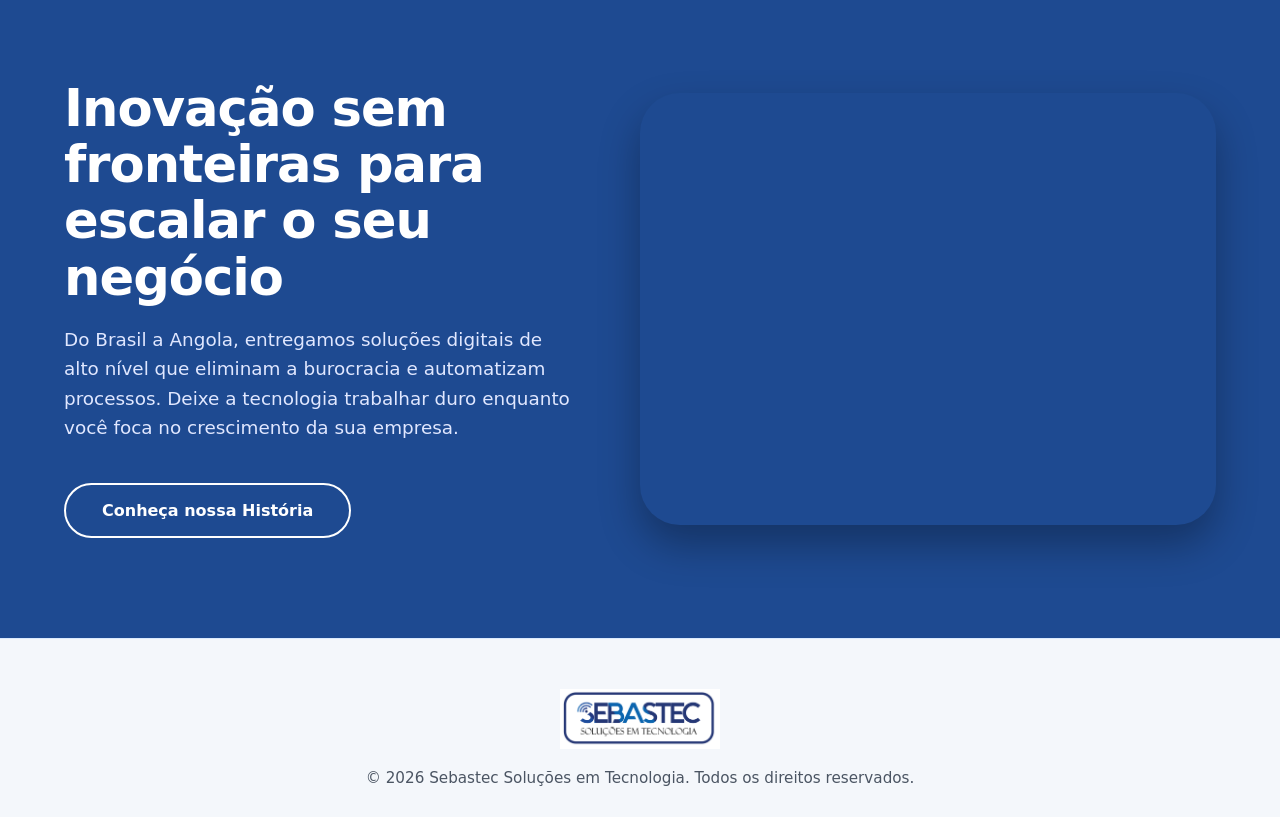
==== commit 48bdc56b: "V147 mudar os cards" ====
--- a/index.html
+++ b/index.html
@@ -66,21 +66,21 @@
         <h2 class="section-main-title">Conheça nossos sistemas</h2>
         <div class="cards-grid-picpay">
 
-          <a href="reino-cloud.html" class="sys-card">
+          <a href="reino-cloud.html" class="sys-card card-reino">
             <div class="sys-card-icon"><i class="fa-solid fa-church"></i></div>
             <h3>Reino Cloud</h3>
             <p>Gestão eclesiástica 100% na nuvem. Controle total de membros, secretaria, dízimos e ofertas.</p>
             <i class="fa-solid fa-chevron-right sys-arrow"></i>
           </a>
 
-          <a href="meu-kumbu.html" class="sys-card">
+          <a href="meu-kumbu.html" class="sys-card card-kumbu">
             <div class="sys-card-icon"><i class="fa-solid fa-wallet"></i></div>
             <h3>MeuKumbu</h3>
             <p>Gestão financeira pessoal inteligente. Crie orçamentos, acompanhe gráficos e defina tetos de gastos.</p>
             <i class="fa-solid fa-chevron-right sys-arrow"></i>
           </a>
 
-          <a href="pedja.html" class="sys-card">
+          <a href="pedja.html" class="sys-card card-pedja">
             <div class="sys-card-icon"><i class="fa-solid fa-motorcycle"></i></div>
             <h3>Pedjá Delivery</h3>
             <p>Seu aplicativo de delivery próprio. Fuja das taxas absurdas e ofereça um cardápio digital impecável.</p>
--- a/style.css
+++ b/style.css
@@ -316,17 +316,15 @@
 }
 
 .sys-card {
-  background: rgba(95, 163, 240, 0.85);
-  backdrop-filter: blur(16px);
-  -webkit-backdrop-filter: blur(16px);
+  background: var(--bg-white);
   border-radius: 24px;
   padding: 40px 30px;
   display: flex;
   flex-direction: column;
   align-items: flex-start;
   text-decoration: none;
-  border: 1px solid rgba(255, 255, 255, 0.4);
-  box-shadow: 0 10px 30px rgba(95, 163, 240, 0.15);
+  border: 1px solid var(--border-color);
+  box-shadow: 0 10px 30px rgba(0, 0, 0, 0.05);
   transition: all 0.4s cubic-bezier(0.175, 0.885, 0.32, 1.27);
   position: relative;
   overflow: hidden;
@@ -339,7 +337,7 @@
   left: -150%;
   width: 50%;
   height: 100%;
-  background: linear-gradient(to right, transparent, rgba(255, 255, 255, 0.5), transparent);
+  background: linear-gradient(to right, transparent, rgba(255, 255, 255, 0.8), transparent);
   transform: skewX(-20deg);
   transition: 0.6s cubic-bezier(0.175, 0.885, 0.32, 1.27);
   z-index: 1;
@@ -356,39 +354,21 @@
 
 .sys-card:hover {
   transform: translateY(-10px);
-  background: rgba(95, 163, 240, 1);
-  border-color: rgba(255, 255, 255, 0.7);
-  box-shadow: 0 25px 50px rgba(95, 163, 240, 0.3);
-}
-
-.sys-card-icon {
-  font-size: 2rem;
-  color: #ffffff;
-  margin-bottom: 30px;
-  transition: 0.3s;
-}
-
-.sys-card:hover .sys-card-icon {
-  color: #ffffff;
-  transform: scale(1.15);
+  box-shadow: 0 25px 50px rgba(0, 0, 0, 0.1);
 }
 
 .sys-card h3 {
   font-size: 1.5rem;
   font-weight: 800;
-  color: #ffffff;
+  color: var(--text-main);
   margin-bottom: 12px;
   transition: 0.3s;
   letter-spacing: -0.5px;
 }
 
-.sys-card:hover h3 {
-  color: #ffffff;
-}
-
 .sys-card p {
   font-size: 1.05rem;
-  color: rgba(255, 255, 255, 0.95);
+  color: var(--text-gray);
   line-height: 1.6;
   margin-bottom: 30px;
 }
@@ -396,14 +376,101 @@
 .sys-arrow {
   margin-top: auto;
   align-self: flex-end;
-  color: #ffffff;
+  color: var(--text-gray);
   font-size: 1.2rem;
   transition: all 0.3s;
 }
 
+.sys-card-icon {
+  font-size: 2.2rem;
+  color: var(--text-main);
+  background: var(--bg-light);
+  width: 65px;
+  height: 65px;
+  display: flex;
+  align-items: center;
+  justify-content: center;
+  border-radius: 18px;
+  margin-bottom: 30px;
+  transition: 0.3s;
+}
+
+.sys-card:hover .sys-card-icon {
+  transform: scale(1.1) rotate(5deg);
+  box-shadow: 0 10px 20px rgba(0, 0, 0, 0.1);
+}
+
 .sys-card:hover .sys-arrow {
   transform: translateX(6px);
-  color: #ffffff;
+}
+
+/* Identidade Visual Reino Cloud */
+.card-reino:hover {
+  border-color: #2563eb;
+}
+
+.card-reino .sys-card-icon {
+  color: #2563eb;
+  background: #eff6ff;
+}
+
+.card-reino:hover .sys-card-icon {
+  background: #2563eb;
+  color: white;
+}
+
+.card-reino:hover h3 {
+  color: #2563eb;
+}
+
+.card-reino:hover .sys-arrow {
+  color: #2563eb;
+}
+
+/* Identidade Visual MeuKumbu */
+.card-kumbu:hover {
+  border-color: #7e22ce;
+}
+
+.card-kumbu .sys-card-icon {
+  color: #7e22ce;
+  background: #faf5ff;
+}
+
+.card-kumbu:hover .sys-card-icon {
+  background: #7e22ce;
+  color: white;
+}
+
+.card-kumbu:hover h3 {
+  color: #7e22ce;
+}
+
+.card-kumbu:hover .sys-arrow {
+  color: #7e22ce;
+}
+
+/* Identidade Visual Pedjá */
+.card-pedja:hover {
+  border-color: #ea580c;
+}
+
+.card-pedja .sys-card-icon {
+  color: #ea580c;
+  background: #fff7ed;
+}
+
+.card-pedja:hover .sys-card-icon {
+  background: #ea580c;
+  color: white;
+}
+
+.card-pedja:hover h3 {
+  color: #ea580c;
+}
+
+.card-pedja:hover .sys-arrow {
+  color: #ea580c;
 }
 
 .picpay-authority-section {
